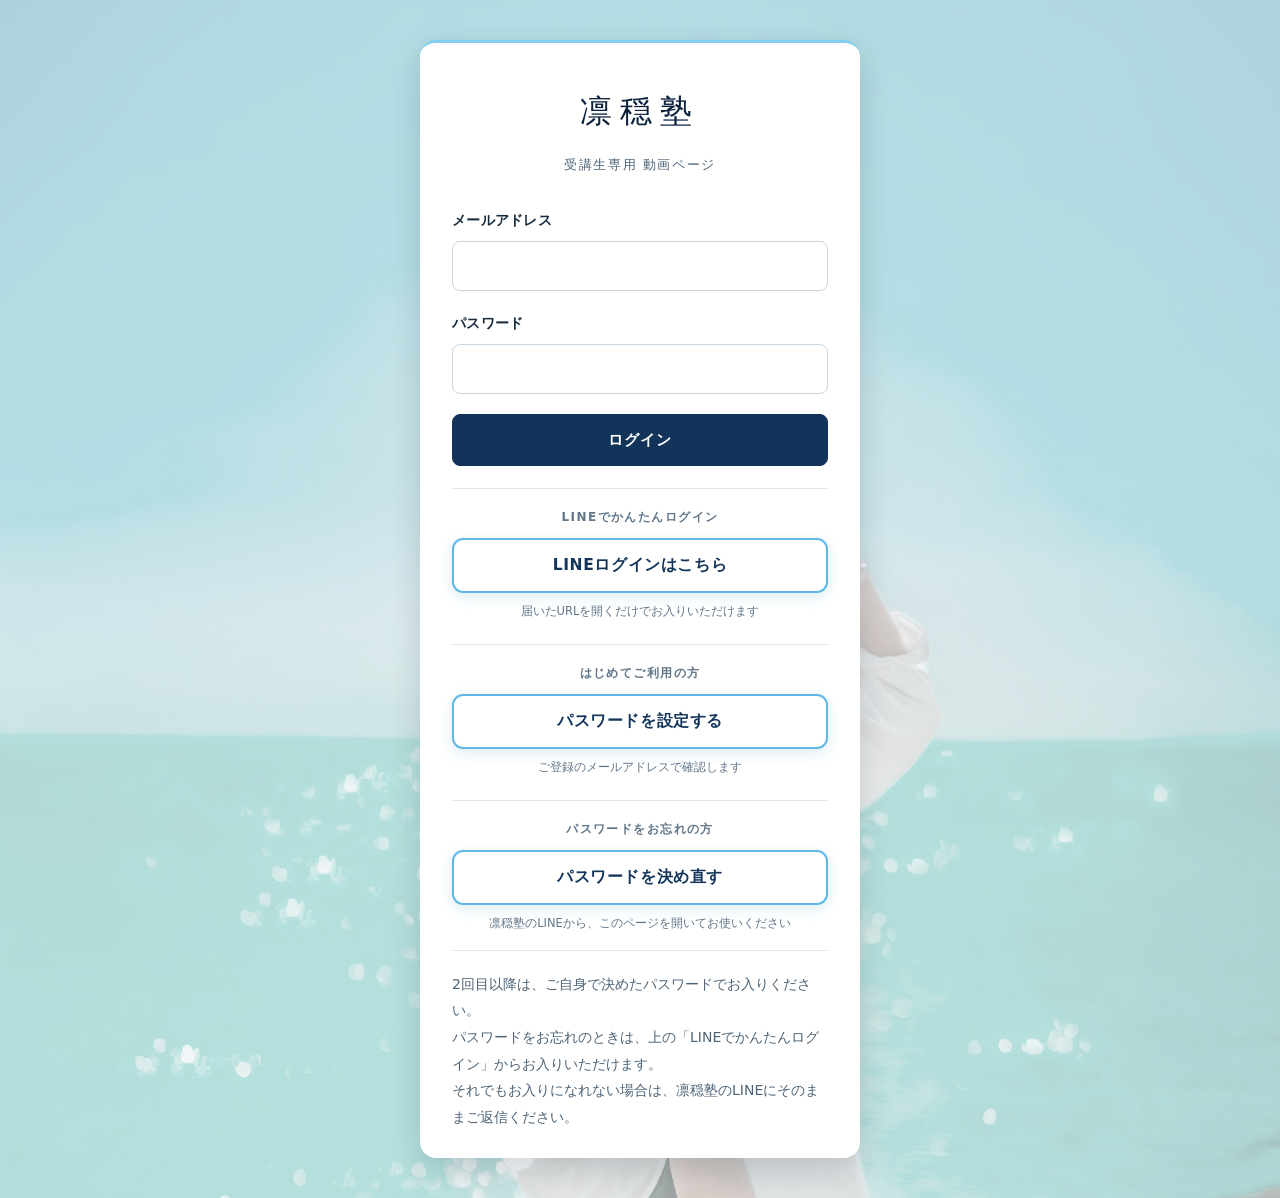
==== index.html @ c8935e32 "常時販売：決済の受け口と、人ごとの視聴期限（v1.12.0） - GAS：プロラインの決済から視聴権を発行する受け口（合言葉はスクリプトプロパティ） - GAS：視聴権シートで人ごとの期限を判定。期限" ====
<!DOCTYPE html>
<html lang="ja" class="student-page">
<head>
<meta charset="UTF-8">
<meta name="viewport" content="width=device-width, initial-scale=1">
<meta name="robots" content="noindex, nofollow">
<!-- ホーム画面に追加したときアプリとして開くための指定（iPhoneの通知にはこれが必須） -->
<link rel="manifest" href="manifest.json">
<meta name="apple-mobile-web-app-capable" content="yes">
<meta name="mobile-web-app-capable" content="yes">
<meta name="apple-mobile-web-app-status-bar-style" content="black-translucent">
<meta name="apple-mobile-web-app-title" content="凛穏塾">
<meta name="theme-color" content="#07172c">
<link rel="apple-touch-icon" href="icon-192.png?v=66">
<link rel="icon" type="image/png" sizes="32x32" href="favicon-32.png?v=66">
<link rel="icon" type="image/png" sizes="64x64" href="favicon-64.png?v=66">
<link rel="icon" href="icon-192.png?v=66">
<title>凛穏塾｜受講生専用 動画ページ</title>
<link rel="stylesheet" href="css/style.css?v=66">
<script>
  /* 選ばれている配色を、画面が描かれる前にあてる（切り替わるちらつきを防ぐ） */
  try {
    var rjSkin = localStorage.getItem('rj_skin');
    if (rjSkin && /^(soft|clear|night)$/.test(rjSkin)) {
      document.documentElement.setAttribute('data-skin', rjSkin);
    }
  } catch (e) {}
</script>
<script>
  /* いまが何の季節か・特別な日かを、起動画面が描かれる前に決める。
     ここで html に印を付けておくと、起動画面の光の色や舞うものが最初から季節のものになる。 */
  (function () {
    try {
      var d = new Date(), m = d.getMonth() + 1, day = d.getDate();
      var key = (m >= 3 && m <= 5) ? 'haru' : (m >= 6 && m <= 8) ? 'natsu'
              : (m >= 9 && m <= 11) ? 'aki' : 'fuyu';
      // 特別な日の判定は js/season.js でおこなう（暦の計算が要るため）。
      // ここは起動画面に間に合わせたい「季節」だけを決める。
      window.RJ_SEASON = { key: key, fes: '' };
      var h = document.documentElement;
      h.setAttribute('data-season', key);
    } catch (e) {}
  })();
</script>
</head>
<body>

<!-- ===== 起動画面（白い光にロゴが浮かぶ・1.5秒で消える） ===== -->
<div id="splash" class="splash">
  <div class="splash__glow"></div>
  <div class="fall fall--splash" aria-hidden="true"><i></i><i></i><i></i><i></i><i></i><i></i><i></i><i></i><i></i><i></i></div>
  <img class="splash__logo" src="assets/logo-app.png?v=66" alt="凛穏塾" width="480" height="480">
</div>
<script>
(function () {
  var el = document.getElementById('splash');
  if (!el) return;
  var done = false;
  function hide() {
    if (done) return;
    done = true;
    el.classList.add('is-out');
    setTimeout(function () { if (el.parentNode) el.parentNode.removeChild(el); }, 620);
  }
  setTimeout(hide, 1500);                 // 通常はこれで消える
  window.addEventListener('error', hide); // 何かあっても必ず消す
})();
</script>


<!-- ===== ログイン ===== -->
<div id="scLogin" class="login-wrap">
  <div class="login-card">
    <h1>凛穏塾</h1>
    <div class="sub">受講生専用 動画ページ</div>
    <form id="loginForm">
      <div class="field">
        <label for="email">メールアドレス</label>
        <input id="email" type="email" autocomplete="email" inputmode="email" required>
      </div>
      <div class="field">
        <label for="pass">パスワード</label>
        <input id="pass" type="password" autocomplete="current-password" required>
      </div>
      <button id="loginBtn" class="btn" type="submit">ログイン</button>
      <div id="loginMsg" class="msg"></div>
    </form>
    <!-- LINEでかんたんログイン（2026-11-16）。押すとプロラインのステップが動き、
         ログイン用のURLがLINEのトークに届きます。連携がお済みの方は、
         そのURLを開くだけでパスワードなしでお入りいただけます。 -->
    <div class="first-box hidden" id="lineLoginBox">
      <div class="first-box__t">LINEでかんたんログイン</div>
      <button id="lineLoginBtn" class="btn-first" type="button">LINEログインはこちら</button>
      <p class="first-box__d">届いたURLを開くだけでお入りいただけます</p>
    </div>
    <div class="first-box">
      <div class="first-box__t">はじめてご利用の方</div>
      <button id="firstLink" class="btn-first" type="button">パスワードを設定する</button>
      <p class="first-box__d">ご登録のメールアドレスで確認します</p>
    </div>
    <!-- パスワードをお忘れの方（2026-11-15）。LINEから開いた方はご自身で決め直せます -->
    <div class="first-box">
      <div class="first-box__t">パスワードをお忘れの方</div>
      <button id="forgotLink" class="btn-first" type="button">パスワードを決め直す</button>
      <p class="first-box__d">凛穏塾のLINEから、このページを開いてお使いください</p>
    </div>
    <div class="login-note">
      2回目以降は、ご自身で決めたパスワードでお入りください。<br>
      パスワードをお忘れのときは、上の「LINEでかんたんログイン」からお入りいただけます。<br>
      それでもお入りになれない場合は、凛穏塾のLINEにそのままご返信ください。
    </div>
  </div>
</div>

<!-- ===== 本体 ===== -->
<div id="scApp" class="hidden">
  <header class="hd">
    <div class="brand">凛穏塾<span id="fesMark" class="fes-mark hidden" role="img"></span><small>ONLINE STUDY</small></div>
    <div class="sp"></div>
    <button id="newsBtn" class="hd-icon" type="button">お知らせ<span id="newsBadge" class="badge hidden">0</span></button>
    <div class="acct">
      <button id="acctBtn" type="button"><span id="who"></span> ▾</button>
      <div id="acctMenu" class="acct-menu hidden">
        <!-- LINE連携がまだの方にだけ出す（2026-11-16）。連携ずみの方には表示しません -->
        <button data-act="linelink" id="mLineLink" class="hidden" type="button">💬 LINE連携（かんたんログイン）</button>
        <button data-act="guide" type="button">📖 使い方ガイド</button>
        <button data-act="push" type="button">🔔 通知の設定</button>
        <button data-act="skin" type="button">🎨 配色を変える</button>
        <button data-act="copy" type="button">💻 パソコンで見る（URLをコピー）</button>
        <button data-act="update" type="button">🔄 最新の状態に更新</button>
        <div class="acct-sep"></div>
        <button data-act="name" type="button">✏️ お名前を変更</button>
        <button data-act="pass" type="button">🔑 パスワードを変更</button>
        <div class="acct-sep"></div>
        <button data-act="terms" type="button">📄 利用規約</button>
        <button data-act="privacy" type="button">🔒 プライバシーポリシー</button>
        <div class="acct-sep adminonly hidden"></div>
        <button data-act="newnews" class="adminonly hidden" type="button">📣 お知らせを作成</button>
        <button data-act="newvideo" class="adminonly hidden" type="button">🎬 動画を追加</button>
        <button data-act="admin" class="adminonly hidden" type="button">⚙ 運営ページ</button>
        <div class="acct-sep"></div>
        <button data-act="logout" type="button">ログアウト</button>
      </div>
    </div>
  </header>

  <button id="drawerTab" class="drawer-tab" type="button">目次</button>
  <div id="backdrop" class="backdrop hidden"></div>

  <div class="main">
    <!-- 左：コース一覧 or 章＋レッスン -->
    <aside id="side" class="side">
      <div id="sideHead" class="side-head"></div>
      <div id="sideBody"></div>
    </aside>

    <div>
      <!-- コース選択（複数コースの人だけ通る） -->
      <section id="scPicker" class="body hidden">
        <div class="fall fall--page" aria-hidden="true"><i></i><i></i><i></i><i></i><i></i><i></i></div>
        <p id="seasonGreet" class="season-greet hidden"></p>
        <h1>コースを選んでください</h1>
        <p class="lead">ご受講いただいているコースです。</p>
        <div id="seasonTask" class="season-task hidden"></div>
        <div id="pickerList" class="picker"></div>
      </section>

      <!-- 視聴 -->
      <section id="scWatch" class="watch hidden">
        <div class="crumb" id="vCrumb"></div>
        <h1 id="vTitle"></h1>
        <div id="vLimit" class="limit-bar hidden"></div>
        <div class="frame" id="videoFrame"><iframe id="player" allow="autoplay; fullscreen; picture-in-picture" allowfullscreen></iframe></div>
        <div class="audio-card hidden" id="audioCard">
          <div class="audio-ic">&#127911;</div>
          <div class="audio-ttl">ボイス講義</div>
          <audio id="aplayer" controls preload="metadata" playsinline></audio>
          <p class="audio-note">画面を消しても再生が続きます</p>
        </div>
        <div id="vHint" class="hint-bar hidden"></div>
        <div id="vWatchers" class="watchers hidden"></div>
        <div class="seek-tools" id="seekTools">
          <button id="back10" type="button" aria-label="10秒もどす">
            <span class="seek-ic">↺</span>10秒</button>
          <button id="fwd10" type="button" aria-label="10秒すすむ">
            10秒<span class="seek-ic">↻</span></button>
        </div>
        <div class="rate-tools hidden" id="rateTools">
          <span class="rate-label">再生速度</span>
          <button class="rate" data-rate="0.75" type="button">0.75倍</button>
          <button class="rate" data-rate="1" type="button">標準</button>
          <button class="rate" data-rate="1.25" type="button">1.25倍</button>
          <button class="rate" data-rate="1.5" type="button">1.5倍</button>
          <span class="rate-msg hidden" id="rateMsg">この端末では速度を変えられません</span>
        </div>
        <div class="watch-tools">
          <button id="pipBtn" type="button" class="hidden">&#9974; 小窓にして他のアプリを使う</button>
          <button id="doneBtn" type="button">□ 視聴済みにする</button>
          <span id="pipMsg" class="tool-msg hidden"></span>
        </div>
        <div id="markCard" class="card hidden">
          <h3>目次（タップでその場面へ）</h3>
          <div class="marks" id="marks"></div>
        </div>
        <div id="noteCard" class="card hidden">
          <h3>補足</h3>
          <div class="note-text" id="noteText"></div>
        </div>
        <div id="blockCard" class="card hidden">
          <h3 id="blockTitle">資料・音声</h3>
          <div id="blockBody"></div>
        </div>
        <div class="card">
          <h3 id="chapListTitle">この章の動画</h3>
          <div id="chapList"></div>
        </div>
        <div class="vnav">
          <button id="prevBtn" type="button">← 前の動画</button>
          <button id="nextBtn" type="button">次の動画 →</button>
        </div>
      </section>

      <!-- お知らせ -->
      <section id="scNews" class="body hidden">
        <h1>お知らせ</h1>
        <p class="lead" id="newsLead"></p>
        <div id="newsList"></div>
      </section>

      <!-- 何も観られない人向け -->
      <section id="scEmpty" class="body hidden">
        <h1>ご視聴できる動画がまだありません</h1>
        <div class="empty">コースの割り当てをお待ちください。お心当たりのない場合は運営スタッフまでご連絡ください。</div>
      </section>
    </div>
  </div>
</div>

<script src="https://player.vimeo.com/api/player.js"></script>
<script src="js/config.js?v=66"></script>
<script src="js/common.js?v=66"></script>
<script src="js/season.js?v=66"></script>
<script src="js/mock.js?v=66"></script>
<script src="js/app.js?v=66"></script>
</body>
</html>
---- css/style.css ----
/* =========================================================
   凛穏塾 動画視聴アプリ ── 共通スタイル
   とーるさん提供の「2days講座アーカイブ」デザイン体系に準拠
   （濃紺 × スカイブルー／見出しは明朝／数字はGeorgia）
========================================================= */
:root {
  --student-photo: url("../assets/miko-background.jpg");
  --student-photo-login-opacity: .42;
  --student-photo-app-opacity: .12;
  --student-photo-mask: #000000;
  --student-photo-clear: rgba(0, 0, 0, 0);
  /* 受講生ページ用。既存の共通トークンは維持する。 */
  --student-paper: #ffffff;
  --student-canvas: #f4f8fb;
  --student-surface: #f0f6fa;
  --student-muted: #4d6478;
  --student-border: #c6d5e0;
  --student-hairline: #dce6ed;
  --student-light-border: rgba(175, 224, 247, .3);
  --student-light-wash: rgba(175, 224, 247, .12);
  --student-glow: rgba(132, 206, 241, .16);
  --student-focus: #287aa7;
  --student-card-shadow: 0 4px 18px rgba(7, 23, 44, .04);
  --student-float-shadow: 0 12px 32px rgba(7, 23, 44, .16);
  --student-success: #25664f;
  --student-success-bg: #edf6f1;
  --student-alert: #a44739;
  --student-alert-bg: #fcf0ed;
  --student-header-height: 72px;
  --student-demo-height: 40px;
  --navy-950: #07172c;
  --navy-900: #0b203d;
  --navy-800: #12345a;
  --navy-700: #1c4b78;
  --sky-500: #62b7e7;
  --sky-400: #84cef1;
  --sky-300: #afe0f7;
  --sky-100: #e5f5fd;
  --text: #172b3d;
  --text-mid: #61768a;
  --line: rgba(18, 52, 90, .12);
  --shadow: 0 12px 36px rgba(7, 23, 44, .11);
  --shadow-sm: 0 7px 24px rgba(7, 23, 44, .07);
  --serif: "Yu Mincho", "YuMincho", "Hiragino Mincho ProN", "Noto Serif JP", serif;
  --sans: "Hiragino Kaku Gothic ProN", "Yu Gothic", "Meiryo", system-ui, sans-serif;
  --num: Georgia, "Times New Roman", serif;
  /* 配色セット（設定＞配色を変える）で差し替えるもの */
  --link: #1c4b78;                          /* リンクの文字（＝navy-700） */
  --on-navy: #ffffff;                       /* 濃紺の上に乗る文字 */
  --ink-strong: #0b203d;                    /* 見出しなど、いちばん濃い文字（＝navy-900） */
  --ink-strong-2: #12345a;                  /* ボタンの文字など（＝navy-800） */
  --surface: #ffffff;                       /* カード・ボタンの地色 */
  --surface-soft: rgba(255, 255, 255, .97); /* 少し透ける地色 */
  --surface-thin: rgba(255, 255, 255, .82); /* 左の目次の地色 */
  --app-bg:
    radial-gradient(circle at 12% 3%, rgba(132, 206, 241, .22), transparent 28%),
    linear-gradient(180deg, #eef9fe 0%, #f9fcfe 38%, #edf6fb 100%);
}

* { box-sizing: border-box; }
html, body { margin: 0; padding: 0; }
body {
  font-family: var(--sans);
  color: var(--text);
  background: var(--app-bg);
  background-attachment: fixed;
  line-height: 1.8;
  font-size: 14px;
  -webkit-text-size-adjust: 100%;
  -webkit-font-smoothing: antialiased;
}
a { color: #1c6ea6; }
button { font-family: inherit; -webkit-tap-highlight-color: transparent; }
.hidden { display: none !important; }

/* デモモードの帯 */
.demo-bar {
  position: sticky; top: 0; z-index: 100;
  background: repeating-linear-gradient(135deg, #143255, #143255 12px, #17406b 12px, #17406b 24px);
  color: var(--sky-300); font-size: 12.5px; text-align: center; padding: 7px 12px;
  border-bottom: 1px solid rgba(175, 224, 247, .28);
}
.demo-bar a { color: #fff; margin-left: 12px; text-underline-offset: 3px; }
body.has-demo-bar .hd { top: 34px; }

/* ---------- ヘッダー ---------- */
.hd {
  position: sticky; top: 0; z-index: 40;
  display: flex; align-items: center; gap: 10px;
  padding: 12px 16px;
  color: #fff;
  background:
    radial-gradient(circle at 50% -40%, rgba(132, 206, 241, .30), transparent 52%),
    linear-gradient(145deg, var(--navy-950), var(--navy-900) 52%, var(--navy-800));
}
.hd::before {
  content: ""; position: absolute; inset: 6px;
  border: 1px solid rgba(175, 224, 247, .18); pointer-events: none;
}
.hd .brand {
  position: relative; z-index: 1;
  font-family: var(--serif); font-size: 18px; letter-spacing: .12em; line-height: 1.25;
}
.hd .brand small {
  display: block; font-family: var(--sans); font-size: 8px; font-weight: 700;
  color: var(--sky-300); letter-spacing: .20em;
}
.hd .sp { flex: 1; }
.hd .who { font-size: 12px; color: rgba(255, 255, 255, .62); }
.hd button {
  position: relative; z-index: 1;
  background: rgba(255, 255, 255, .035); color: var(--sky-300);
  border: 1px solid rgba(175, 224, 247, .34); border-radius: 999px;
  padding: 6px 14px; font-size: 12px; cursor: pointer; letter-spacing: .04em;
}
.hd button:hover { background: rgba(175, 224, 247, .14); }
.hd .hd-icon { position: relative; }
.hd .badge {
  position: absolute; top: -6px; right: -6px; min-width: 18px; height: 18px; border-radius: 999px;
  background: #e2604f; color: #fff; font-size: 11px; line-height: 18px; text-align: center; padding: 0 5px;
  box-shadow: 0 0 10px rgba(226, 96, 79, .5);
}
.acct { position: relative; z-index: 1; }
.acct-menu {
  position: absolute; right: 0; top: calc(100% + 8px); z-index: 50;
  background: var(--surface); border: 1px solid var(--line); border-radius: 12px; box-shadow: var(--shadow);
  min-width: 214px; overflow: hidden; padding: 4px 0;
}
.acct-menu button {
  display: block; width: 100%; text-align: left; background: none; border: 0; cursor: pointer;
  padding: 11px 16px; font-size: 13.5px; color: var(--text); border-radius: 0;
}
.acct-menu button:hover { background: var(--sky-100); }

/* ---------- ログイン ---------- */
.login-wrap {
  min-height: 100dvh; display: grid; place-items: center; padding: 24px 16px;
  background:
    radial-gradient(circle at 50% -10%, rgba(132, 206, 241, .34), transparent 46%),
    linear-gradient(145deg, var(--navy-950), var(--navy-900) 54%, var(--navy-800));
}
.login-card {
  position: relative; width: 100%; max-width: 400px;
  background: var(--surface-soft); border-radius: 16px; padding: 32px 26px 26px;
  box-shadow: 0 18px 46px rgba(7, 23, 44, .34);
  animation: cardIn .7s cubic-bezier(.2, .7, .2, 1) both;
}
.login-card::before {
  content: ""; position: absolute; inset: 7px; border: 1px solid rgba(98, 183, 231, .18);
  border-radius: 10px; pointer-events: none;
}
.login-card h1 {
  font-family: var(--serif); font-size: 27px; margin: 0 0 6px;
  letter-spacing: .20em; text-align: center; color: var(--ink-strong); font-weight: 500;
}
.login-card .sub {
  text-align: center; font-size: 9px; font-weight: 700; color: var(--sky-500);
  letter-spacing: .22em; margin-bottom: 24px;
}
.field { margin-bottom: 14px; }
.field label { display: block; font-size: 11px; font-weight: 700; color: var(--text-mid); margin-bottom: 5px; letter-spacing: .06em; }
.field input, .field textarea, .field select {
  width: 100%; padding: 11px 12px; font-size: 15px; font-family: inherit;
  border: 1px solid rgba(18, 52, 90, .18); border-radius: 9px; background: var(--surface); color: var(--text);
}
.field input:focus, .field textarea:focus, .field select:focus {
  outline: none; border-color: var(--sky-500); box-shadow: 0 0 0 3px rgba(98, 183, 231, .18);
}
.field textarea { line-height: 1.7; resize: vertical; }
.btn {
  position: relative; overflow: hidden; isolation: isolate;
  width: 100%; padding: 13px; border: 1px solid rgba(132, 206, 241, .40); border-radius: 12px; cursor: pointer;
  color: #fff; font-weight: 700; font-size: 15px; letter-spacing: .08em;
  background:
    radial-gradient(circle at 82% 0%, rgba(132, 206, 241, .24), transparent 38%),
    linear-gradient(145deg, var(--navy-950), var(--navy-700));
  box-shadow: 0 8px 20px rgba(7, 23, 44, .16);
  transition: transform .16s ease, box-shadow .16s ease;
}
.btn::before {
  content: ""; position: absolute; z-index: -1; inset: -72% -55%; pointer-events: none;
  background: linear-gradient(120deg, transparent 42%, rgba(255, 255, 255, .45) 49%, rgba(175, 224, 247, .34) 52%, transparent 59%);
  transform: translateX(-58%) rotate(8deg);
  animation: shine 3.4s ease-in-out infinite;
}
.btn:hover { box-shadow: 0 12px 28px rgba(7, 23, 44, .22), 0 0 22px rgba(98, 183, 231, .22); }
.btn:active { transform: scale(.985); }
.btn:disabled { opacity: .6; cursor: default; }
.btn.ghost {
  background: var(--surface); border: 1px solid rgba(18, 52, 90, .18); color: var(--text);
  font-weight: 600; box-shadow: none;
}
.btn.ghost::before { display: none; }
.msg { margin-top: 12px; font-size: 13px; min-height: 20px; line-height: 1.6; }
.msg.err { color: #c0503f; }
.msg.ok { color: #1f7a5c; }
.login-note { margin-top: 14px; font-size: 11px; color: var(--text-mid); text-align: center; line-height: 1.7; }
.linklike {
  display: block; width: 100%; margin-top: 16px; background: none; border: 0; cursor: pointer;
  color: var(--navy-700); font-size: 13px; font-weight: 700;
  text-decoration: underline; text-underline-offset: 4px; padding: 6px 0;
}
.linklike:hover { color: var(--sky-500); }

/* はじめての方（初回のパスワード設定）への入口。
   ログインボタンと役割が違うので、色を塗らない枠線ボタンにして competing させない。 */
.first-box {
  margin-top: 22px; padding-top: 18px; border-top: 1px solid var(--line); text-align: center;
}
.first-box__t {
  font-size: 12px; font-weight: 700; letter-spacing: .12em; color: var(--text-mid);
  margin-bottom: 10px;
}
.btn-first {
  display: block; width: 100%; min-height: 52px; cursor: pointer;
  font-family: inherit; font-size: 15.5px; font-weight: 700; letter-spacing: .04em;
  color: var(--ink-strong-2); background: var(--surface);
  border: 2px solid var(--sky-500); border-radius: 11px; padding: 13px 14px;
  box-shadow: 0 4px 14px rgba(46, 147, 207, .16);
  transition: background .15s ease, box-shadow .15s ease, transform .1s ease;
}
.btn-first:hover { background: var(--sky-100); box-shadow: 0 6px 18px rgba(46, 147, 207, .24); }
.btn-first:active { transform: translateY(1px); }
.first-box__d { margin: 8px 0 0; font-size: 11.5px; color: var(--text-mid); }

/* ---------- レイアウト ---------- */
.main { display: grid; grid-template-columns: 296px 1fr; min-height: calc(100dvh - 58px); }
.side {
  background: var(--surface-thin); border-right: 1px solid var(--line);
  padding: 0 0 40px; max-height: calc(100dvh - 58px); overflow-y: auto;
  backdrop-filter: blur(4px);
}
.side.empty-side { display: none; }
.side h2 { font-family: var(--serif); font-size: 12px; letter-spacing: .18em; color: var(--text-mid); margin: 0; }
.side-head { padding: 15px 16px 12px; border-bottom: 1px solid var(--line); background: rgba(255, 255, 255, .6); }
.side-back {
  background: none; border: 0; color: var(--sky-500); cursor: pointer;
  font-size: 11px; font-weight: 700; letter-spacing: .06em; padding: 0 0 8px; display: block;
}
.side-course { font-family: var(--serif); font-size: 15.5px; color: var(--ink-strong); letter-spacing: .05em; font-weight: 600; }
.side-order { display: flex; gap: 6px; margin-top: 11px; }
.side-order .ord {
  flex: 1; background: var(--surface); border: 1px solid rgba(98, 183, 231, .28); border-radius: 999px;
  padding: 5px 0; font-size: 11px; font-weight: 700; cursor: pointer; color: var(--text-mid);
}
.side-order .ord.on {
  background: linear-gradient(135deg, var(--navy-900), var(--navy-700));
  border-color: transparent; color: #fff;
}

.course-btn {
  display: block; width: 100%; text-align: left; background: none; border: 0; cursor: pointer;
  padding: 13px 18px; border-left: 3px solid transparent; font-size: 14px; color: var(--text);
}
.course-btn:hover { background: rgba(229, 245, 253, .6); }
.course-btn.on { background: var(--sky-100); border-left-color: var(--sky-500); font-weight: 700; }
.course-btn small { display: block; color: var(--text-mid); font-size: 11px; font-weight: 400; }
.course-btn .soon {
  display: inline-block; margin-left: 8px; background: #fdf0dd; color: #9a5b1e;
  border-radius: 999px; padding: 1px 8px; font-size: 10px; font-weight: 700;
}

.chap-block { border-bottom: 1px solid rgba(18, 52, 90, .07); }
.chap-h {
  display: flex; align-items: center; gap: 8px; width: 100%; text-align: left; cursor: pointer;
  background: none; border: 0; padding: 12px 16px; font-size: 12.5px; font-weight: 700; color: var(--ink-strong-2);
}
.chap-h:hover { background: rgba(229, 245, 253, .55); }
.chap-h .tw { color: var(--sky-500); font-size: 10px; width: 12px; }
.chap-h .cnt {
  margin-left: auto; color: var(--text-mid); font-size: 10px; font-weight: 700;
  font-family: var(--num); font-variant-numeric: tabular-nums;
}
.side-lesson {
  display: flex; align-items: flex-start; gap: 8px; width: 100%; text-align: left; cursor: pointer;
  background: none; border: 0; padding: 9px 16px 9px 34px; font-size: 12.5px; color: var(--text-mid); line-height: 1.6;
}
.side-lesson:hover { background: rgba(229, 245, 253, .55); }
.side-lesson.on {
  background: linear-gradient(90deg, var(--sky-100), rgba(229, 245, 253, .35));
  color: var(--ink-strong); font-weight: 700; box-shadow: inset 3px 0 0 var(--sky-500);
}
.side-lesson.locked { color: #93a6b5; cursor: default; }
.side-lesson .chk { flex: 0 0 14px; color: #1f7a5c; font-size: 11px; }

/* ---------- 本文 ---------- */
.body { padding: 22px 26px 60px; max-width: 1020px; }
.body h1 {
  font-family: var(--serif); font-size: 22px; margin: 0 0 4px; letter-spacing: .06em;
  color: var(--ink-strong); font-weight: 600;
}
.body .lead { color: var(--text-mid); font-size: 12.5px; margin: 0 0 20px; }

/* ---------- コース選択 ---------- */
.picker { display: grid; grid-template-columns: repeat(auto-fill, minmax(268px, 1fr)); gap: 14px; }
.pick {
  position: relative; overflow: hidden; display: flex; flex-direction: column; gap: 5px;
  text-align: left; cursor: pointer; padding: 20px 20px 18px;
  border: 1px solid rgba(18, 52, 90, .11); border-radius: 13px;
  background: linear-gradient(145deg, #fff, rgba(229, 245, 253, .76));
  box-shadow: var(--shadow-sm);
  transition: transform .16s ease, box-shadow .16s ease, border-color .16s ease;
}
.pick::after {
  content: ""; position: absolute; left: 20px; bottom: 12px; width: 26px; height: 1px;
  background: linear-gradient(90deg, var(--sky-500), transparent); opacity: .7;
}
.pick:hover {
  border-color: rgba(98, 183, 231, .55); transform: translateY(-2px);
  box-shadow: 0 12px 28px rgba(7, 23, 44, .13), 0 0 20px rgba(98, 183, 231, .12);
}
.pick:active { transform: scale(.985); }
.pick-name { font-family: var(--serif); font-size: 17.5px; font-weight: 700; color: var(--ink-strong); letter-spacing: .04em; }
.pick-desc { font-size: 12px; color: var(--text-mid); }
.pick-meta { font-size: 11px; font-weight: 700; color: var(--sky-500); letter-spacing: .04em; padding-bottom: 6px; }

/* ---------- 視聴画面 ---------- */
.watch { padding: 20px 26px 70px; max-width: 1020px; margin: 0 auto; }
.crumb { color: var(--text-mid); font-size: 10.5px; font-weight: 700; letter-spacing: .10em; margin-bottom: 4px; }
.watch h1 {
  font-family: var(--serif); font-size: 22px; margin: 0 0 12px; letter-spacing: .045em;
  color: var(--ink-strong); font-weight: 600; line-height: 1.5;
}
.frame {
  position: relative; width: 100%; aspect-ratio: 16 / 9; overflow: hidden;
  border-radius: 14px; padding: 5px;
  background: linear-gradient(145deg, var(--navy-950), var(--navy-800));
  box-shadow: var(--shadow);
}
.frame iframe { position: absolute; inset: 5px; width: calc(100% - 10px); height: calc(100% - 10px); border: 0; border-radius: 9px; background: #02070e; }
.watch-tools { display: flex; flex-wrap: wrap; gap: 10px; margin: 14px 0 16px; }
.watch-tools button {
  background: var(--surface); border: 1px solid rgba(18, 52, 90, .16); border-radius: 999px;
  padding: 9px 18px; cursor: pointer; font-size: 12.5px; font-weight: 700; color: var(--ink-strong-2);
}
.watch-tools button:hover { border-color: var(--sky-500); }
.watch-tools button.on { background: #eaf6f0; border-color: #9dc9b4; color: #1f7a5c; }

.limit-bar {
  display: flex; align-items: center; gap: 9px; margin-bottom: 14px;
  padding: 11px 14px; border: 1px solid rgba(98, 183, 231, .28); border-radius: 10px;
  background: linear-gradient(145deg, rgba(229, 245, 253, .96), #fff);
  color: var(--ink-strong-2); font-size: 12px; font-weight: 700; letter-spacing: .02em;
}
.limit-bar.soon { border-color: #e6c79c; background: linear-gradient(145deg, #fdf3e6, #fff); color: #9a5b1e; }
/* 常時販売：期限切れのご案内と延長の入口 */
.limit-bar.extend { flex-wrap: wrap; row-gap: 10px; }
.limit-bar .extend-btn {
  margin-left: auto; padding: 9px 18px; border-radius: 999px; text-decoration: none; white-space: nowrap;
  background: var(--navy-800); color: #fff; font-size: 13px; font-weight: 700; letter-spacing: .06em;
  box-shadow: 0 6px 14px rgba(7, 23, 44, .18);
}
.limit-bar .extend-btn:active { transform: scale(.97); }
.limit-bar .extend-note { font-weight: 500; }
.pick-right { display: block; font-size: 11.5px; font-weight: 700; color: var(--text-mid); letter-spacing: .03em; padding-bottom: 6px; }
.pick-right.soon { color: #9a5b1e; }
.pick-right.gone { color: #c0503f; }
.side-course + .pick-right { padding: 2px 0 8px; }

.card {
  overflow: hidden; margin-bottom: 16px; border: 1px solid rgba(18, 52, 90, .11);
  border-radius: 13px; background: var(--surface-soft); box-shadow: var(--shadow-sm);
}
.card h3 {
  margin: 0; padding: 11px 15px; color: #fff;
  background: linear-gradient(135deg, var(--navy-900), var(--navy-800));
  font-family: var(--serif); font-size: 14.5px; font-weight: 600; letter-spacing: .08em;
}
.marks { display: flex; flex-direction: column; padding: 6px 12px 8px; }
.mark {
  display: grid; grid-template-columns: auto minmax(0, 1fr) auto; align-items: center; gap: 10px;
  background: none; border: 0; border-bottom: 1px solid rgba(18, 52, 90, .07); cursor: pointer;
  text-align: left; padding: 10px 2px; color: inherit;
}
.mark:last-child { border-bottom: 0; }
.mark:hover { background: rgba(229, 245, 253, .6); }
.mark time {
  min-width: 68px; padding: 4px 7px; border-radius: 6px; color: #fff; text-align: center;
  background: linear-gradient(135deg, var(--navy-900), var(--navy-700));
  font-family: var(--num); font-size: 10px; font-weight: 700; font-variant-numeric: tabular-nums;
}
.mark span { font-size: 12.5px; font-weight: 600; color: var(--text); }
.mark::after { content: "▶"; color: var(--sky-500); font-size: 9px; }
.note-text { white-space: pre-wrap; font-size: 13px; color: var(--text-mid); padding: 14px 16px; line-height: 1.85; }
.note-text a { word-break: break-all; }

.vnav { display: flex; gap: 10px; }
.vnav button {
  flex: 1; background: var(--surface); border: 1px solid rgba(18, 52, 90, .16); border-radius: 11px;
  padding: 13px; cursor: pointer; font-size: 12.5px; font-weight: 700; color: var(--ink-strong-2);
}
.vnav button:hover:not(:disabled) { border-color: var(--sky-500); background: rgba(229, 245, 253, .5); }
.vnav button:disabled { opacity: .38; cursor: default; }

/* ---------- レッスン一覧（動画下） ---------- */
.lesson {
  display: grid; grid-template-columns: auto minmax(0, 1fr) auto; align-items: center; gap: 11px;
  width: 100%; text-align: left; background: none; border: 0;
  border-bottom: 1px solid rgba(18, 52, 90, .07); padding: 12px 15px; cursor: pointer;
}
.lesson:last-child { border-bottom: 0; }
.lesson:hover:not([disabled]) { background: rgba(229, 245, 253, .6); }
.lesson.on { background: linear-gradient(90deg, var(--sky-100), transparent); }
.lesson .num {
  flex: 0 0 30px; min-width: 30px; height: 30px; border-radius: 8px; display: grid; place-items: center;
  background: linear-gradient(135deg, var(--navy-900), var(--navy-700)); color: #fff;
  font-family: var(--num); font-size: 12px; font-weight: 700;
}
.lesson.nolink .num, .lesson[disabled] .num { background: #dbe6ee; color: #8ba0b2; }
.lesson .ttl { min-width: 0; font-size: 12.5px; font-weight: 600; color: var(--text); line-height: 1.55; }
.lesson .ttl em { display: block; font-style: normal; color: var(--text-mid); font-size: 10.5px; font-weight: 700; }
.lesson .done { color: #1f7a5c; font-size: 12px; }
.lesson[disabled] { cursor: default; opacity: .78; }
.lesson.on .ttl { color: var(--ink-strong); font-weight: 700; }

/* ---------- お知らせ ---------- */
.news {
  overflow: hidden; margin-bottom: 16px; padding: 0 0 16px;
  border: 1px solid rgba(18, 52, 90, .11); border-radius: 13px;
  background: var(--surface-soft); box-shadow: var(--shadow-sm);
}
.news.unread { border-color: rgba(98, 183, 231, .45); box-shadow: var(--shadow-sm), 0 0 18px rgba(98, 183, 231, .12); }
.news-head {
  display: flex; align-items: center; gap: 10px; padding: 11px 18px;
  background: linear-gradient(180deg, rgba(229, 245, 253, .9), rgba(255, 255, 255, .96));
  border-bottom: 1px solid var(--line);
}
.news-head time { color: #8197aa; font-size: 10px; font-weight: 700; letter-spacing: .08em; font-family: var(--num); }
.news-head .new {
  background: linear-gradient(135deg, var(--sky-500), var(--navy-700)); color: #fff;
  border-radius: 999px; padding: 1px 9px; font-size: 9px; font-weight: 800; letter-spacing: .08em;
}
.news-head .draft { background: #e7eef2; color: var(--text-mid); border-radius: 999px; padding: 1px 9px; font-size: 9.5px; }
.news h3 {
  font-family: var(--serif); font-size: 17px; margin: 14px 18px 10px;
  letter-spacing: .045em; color: var(--ink-strong); font-weight: 600;
}
.news-img { display: block; width: calc(100% - 36px); max-width: 420px; border-radius: 9px; margin: 0 18px 12px; }
.news-body { white-space: pre-wrap; font-size: 13px; color: var(--text-mid); padding: 0 18px; line-height: 1.85; }
.news-body a { word-break: break-all; }
.news-foot { margin: 14px 18px 0; display: flex; gap: 10px; align-items: center; }
.like {
  background: var(--surface); border: 1px solid rgba(226, 96, 79, .28); border-radius: 999px;
  padding: 6px 16px; cursor: pointer; font-size: 13px; color: #c0503f; font-weight: 700;
}
.like.on { background: #fdeeec; }
.poll { margin: 14px 18px 0; padding: 14px 16px; background: linear-gradient(145deg, var(--sky-100), rgba(255, 255, 255, .8)); border-radius: 11px; }
.poll-q { font-size: 11px; font-weight: 700; color: var(--text-mid); letter-spacing: .08em; margin-bottom: 10px; }
.poll-btn {
  background: var(--surface); border: 1px solid rgba(18, 52, 90, .16); border-radius: 999px;
  padding: 9px 18px; cursor: pointer; font-size: 13px; margin: 0 8px 8px 0; font-weight: 600; color: var(--text);
}
.poll-btn:hover { border-color: var(--sky-500); }
.poll-btn.on {
  background: linear-gradient(135deg, var(--navy-900), var(--navy-700));
  border-color: transparent; color: #fff; font-weight: 700;
}
.poll-msg { font-size: 11.5px; color: #1f7a5c; min-height: 18px; font-weight: 700; }

/* ---------- 章ごとの色分け ---------- */
.cc0 { --c: #1c4b78; --c2: #2f7fa8; }
.cc1 { --c: #2f7fa8; --c2: #62b7e7; }
.cc2 { --c: #2c8a95; --c2: #4fb8b0; }
.cc3 { --c: #3f6fb5; --c2: #7aa3e0; }
.cc4 { --c: #6b5fa8; --c2: #9c8fd0; }
.cc5 { --c: #2f7f6a; --c2: #5cb495; }
.cc6 { --c: #a8763f; --c2: #d3a469; }
.cc7 { --c: #8a5a7a; --c2: #b98cae; }

/* 章＝色で塗ったマス（白文字） */
.chap-block { border-bottom: 0; }
.chap-block .chap-h {
  margin: 9px 10px 2px; padding: 11px 13px; border-radius: 9px; width: calc(100% - 20px);
  color: #fff; font-size: 12.5px; font-weight: 700; letter-spacing: .03em;
  background: linear-gradient(135deg, var(--c, var(--navy-900)), var(--c2, var(--navy-700)));
  box-shadow: 0 3px 10px rgba(7, 23, 44, .16);
  transition: filter .16s ease, transform .12s ease;
}
.chap-block .chap-h:hover { filter: brightness(1.08); background: linear-gradient(135deg, var(--c), var(--c2)); }
.chap-block .chap-h:active { transform: scale(.99); }
.chap-block .chap-h .tw { color: rgba(255, 255, 255, .8); }
.chap-block .chap-h .chap-name { min-width: 0; overflow-wrap: anywhere; }
.chap-block .chap-h .cnt {
  color: rgba(255, 255, 255, .78); background: rgba(255, 255, 255, .16);
  border-radius: 999px; padding: 1px 8px; min-width: 24px; text-align: center;
}
.chap-block .side-lesson.on {
  background: linear-gradient(90deg, rgba(229, 245, 253, .95), transparent);
  box-shadow: inset 3px 0 0 var(--c, var(--sky-500));
}
.chap-items { padding-bottom: 6px; }

.card[class*="cc"] h3 { background: linear-gradient(135deg, var(--c), var(--c2)); }
.card[class*="cc"] .lesson .num { background: linear-gradient(135deg, var(--c), var(--c2)); }
.card h3 .sub { font-family: var(--sans); font-size: 10.5px; font-weight: 400; opacity: .78; margin-left: 4px; }

/* 視聴期限のバッジ（章・レッスン共通） */
.lim {
  display: inline-block; border-radius: 999px; padding: 1px 8px; font-size: 10px; font-weight: 800;
  letter-spacing: .02em; white-space: nowrap; font-style: normal;
}
.chap-h .lim { margin-left: auto; background: rgba(255, 255, 255, .92); }
.chap-h .lim.soon { color: #9a5b1e; }
.chap-h .lim.urgent { color: #c0503f; }
.chap-h .lim.wait { color: var(--navy-800); }
.chap-h .lim.gone { color: #7b8a97; }
.chap-h + .chap-items .lim, .card .lim { display: block; margin-top: 2px; padding: 0; font-size: 10.5px; font-weight: 700; }
.side-lesson .ln { min-width: 0; }
.side-lesson .lim.soon, .lesson .ttl .lim.soon { color: #9a5b1e; }
.side-lesson .lim.urgent, .lesson .ttl .lim.urgent { color: #c0503f; }
.side-lesson .lim.wait, .lesson .ttl .lim.wait { color: var(--navy-700); }
.side-lesson .lim.gone, .lesson .ttl .lim.gone { color: #93a6b5; }

/* ---------- 使い方ガイド ---------- */
.guide-body { font-size: 14px; line-height: 1.85; color: var(--text); }
.guide-body p { margin: 0 0 10px; }
.guide-ol { margin: 0; padding-left: 20px; font-size: 13.5px; line-height: 1.9; }
.guide-ol li { margin-bottom: 4px; }
.guide-tab { display: flex; gap: 8px; margin-bottom: 12px; }
.guide-tab .gt {
  flex: 1; padding: 8px 0; border: 1px solid rgba(18, 52, 90, .18); border-radius: 999px;
  background: var(--surface); cursor: pointer; font-size: 13px; font-weight: 700; color: var(--text-mid);
}
.guide-tab .gt.on { background: linear-gradient(135deg, var(--navy-900), var(--navy-700)); border-color: transparent; color: #fff; }
.guide-dots { display: flex; gap: 6px; justify-content: center; margin-top: 18px; }
.guide-dots span { width: 7px; height: 7px; border-radius: 50%; background: rgba(18, 52, 90, .18); }
.guide-dots span.on { background: var(--sky-500); width: 18px; border-radius: 999px; }

.url-box {
  margin: 12px 0 8px; padding: 12px 14px; border-radius: 10px; word-break: break-all;
  background: var(--sky-100); border: 1px solid rgba(98, 183, 231, .3);
  font-size: 12.5px; color: var(--navy-800); font-weight: 700; user-select: all;
}
.notice-box {
  margin: 12px 0; padding: 13px 15px; border-radius: 10px; font-size: 13px; line-height: 1.8;
  background: linear-gradient(145deg, var(--sky-100), #fff); border: 1px solid rgba(98, 183, 231, .3); color: var(--navy-800);
}
.acct-sep { height: 1px; background: var(--line); margin: 4px 0; }

/* ---------- 出現アニメーション ---------- */
.reveal { opacity: 0; transform: translateY(16px); filter: blur(3px); }
.reveal.is-visible { animation: revealIn .7s ease forwards; }
@keyframes revealIn {
  from { opacity: 0; transform: translateY(16px); filter: blur(3px); }
  to { opacity: 1; transform: translateY(0); filter: blur(0); }
}
@keyframes cardIn {
  from { opacity: 0; transform: translateY(14px) scale(.985); }
  to { opacity: 1; transform: translateY(0) scale(1); }
}
@keyframes shine {
  0%, 38% { transform: translateX(-66%) rotate(8deg); opacity: 0; }
  48% { opacity: .95; }
  64%, 100% { transform: translateX(64%) rotate(8deg); opacity: 0; }
}

/* 入場演出（ログイン直後に一度だけ） */
.gate {
  position: fixed; inset: 0; z-index: 999998; display: grid; place-items: center;
  overflow: hidden; pointer-events: none;
  background:
    radial-gradient(circle at 50% 50%, rgba(175, 224, 247, .20), transparent 34%),
    linear-gradient(180deg, var(--navy-950) 0%, var(--navy-900) 54%, var(--navy-950) 100%);
  animation: gateScene 1.75s ease forwards;
}
.gate-panel {
  position: absolute; top: 0; bottom: 0; width: 50.5%;
  background:
    radial-gradient(circle at 50% 4%, rgba(175, 224, 247, .16), transparent 32%),
    linear-gradient(180deg, var(--navy-950), var(--navy-800));
  box-shadow: inset 0 0 28px rgba(175, 224, 247, .08);
}
.gate-panel::before { content: ""; position: absolute; inset: 9px; border: 1px solid rgba(175, 224, 247, .16); }
.gate-l { left: 0; transform-origin: left center; animation: gateL 1.18s cubic-bezier(.22, .72, .16, 1) .32s forwards; }
.gate-r { right: 0; transform-origin: right center; animation: gateR 1.18s cubic-bezier(.22, .72, .16, 1) .32s forwards; }
.gate-light {
  position: absolute; inset: 0; opacity: 0; transform: scale(.62);
  background: radial-gradient(circle at 50% 50%, rgba(255,255,255,.94) 0%, rgba(175,224,247,.52) 12%, rgba(98,183,231,.12) 28%, transparent 54%);
  animation: gateLight 1.42s ease .28s forwards;
}
.gate-copy {
  position: relative; z-index: 2; padding: 12px 18px; color: #fff; text-align: center;
  text-shadow: 0 4px 22px rgba(0, 0, 0, .34); animation: gateCopy 1.25s ease forwards;
}
.gate-copy span { display: block; color: var(--sky-300); font-size: 8px; font-weight: 800; letter-spacing: .26em; }
.gate-copy strong {
  display: block; margin-top: 4px; font-family: var(--serif); font-weight: 500;
  font-size: clamp(22px, 6vw, 32px); letter-spacing: .12em;
}
@keyframes gateScene { 0%, 72% { opacity: 1; visibility: visible; } 100% { opacity: 0; visibility: hidden; } }
@keyframes gateL { from { transform: translateX(0) perspective(600px) rotateY(0); } to { transform: translateX(-104%) perspective(600px) rotateY(-16deg); } }
@keyframes gateR { from { transform: translateX(0) perspective(600px) rotateY(0); } to { transform: translateX(104%) perspective(600px) rotateY(16deg); } }
@keyframes gateLight { 0% { opacity: 0; transform: scale(.5); filter: blur(7px); } 38% { opacity: 1; } 100% { opacity: 0; transform: scale(1.45); filter: blur(18px); } }
@keyframes gateCopy { 0% { opacity: 0; transform: translateY(8px); filter: blur(4px); } 34% { opacity: 1; transform: translateY(0); filter: blur(0); } 72% { opacity: 1; } 100% { opacity: 0; transform: translateY(-6px); filter: blur(5px); } }

/* ---------- ドロワー（スマホ） ---------- */
.drawer-tab { display: none; }
@media (max-width: 900px) {
  .main { grid-template-columns: 1fr; }
  .side {
    position: fixed; top: 58px; bottom: 0; left: 0; width: 84%; max-width: 330px; z-index: 30;
    background: var(--surface); transform: translateX(-102%); transition: transform .22s ease; box-shadow: var(--shadow);
  }
  .side.open { transform: translateX(0); }
  .backdrop { position: fixed; inset: 58px 0 0; background: rgba(7, 23, 44, .48); z-index: 25; }
  /* 目次タブ：動画に重ならないよう下寄せ＋押しやすい大きさに */
  .drawer-tab {
    display: flex; align-items: center; gap: 6px;
    position: fixed; left: 0; top: auto; z-index: 24;
    bottom: calc(26px + env(safe-area-inset-bottom));
    background: linear-gradient(145deg, var(--navy-900), var(--navy-700)); color: var(--sky-300);
    border: 1px solid rgba(175, 224, 247, .32); border-left: 0;
    border-radius: 0 14px 14px 0; padding: 22px 11px 22px 9px; cursor: pointer;
    font-size: 13px; font-weight: 700; writing-mode: vertical-rl; letter-spacing: .16em;
    box-shadow: 0 8px 22px rgba(7, 23, 44, .32);
  }
  .drawer-tab::before {
    content: "☰"; writing-mode: horizontal-tb; font-size: 14px; line-height: 1; margin-bottom: 2px;
  }
  .drawer-tab:active { transform: translateX(2px); }
  .side.open ~ .drawer-tab, .side.open + .backdrop ~ .drawer-tab { opacity: 0; }
  .body, .watch { padding: 16px 12px calc(60px + env(safe-area-inset-bottom)); }
  .watch h1 { font-size: 19px; margin-bottom: 10px; }
}

/* ---------- スマホ最適化（実機での見やすさ・押しやすさ） ---------- */
@media (max-width: 560px) {
  body { font-size: 14px; }
  .hd { padding: 10px 12px; gap: 8px; }
  .hd .brand { font-size: 15.5px; letter-spacing: .08em; }
  .hd .brand small { font-size: 7px; letter-spacing: .16em; }
  .hd .who { display: none; }                 /* 名前は隠して幅を稼ぐ */
  #acctBtn #who { display: none; }            /* 長いお名前でも header が崩れない */
  #acctBtn::before { content: "☰ "; }
  .hd button { padding: 7px 12px; font-size: 11.5px; }
  .hd #acctBtn { padding: 7px 10px; }

  /* 動画は左右いっぱいに見せる */
  .watch { padding-left: 0; padding-right: 0; }
  .watch .crumb, .watch h1, .watch .limit-bar, .watch .watch-tools,
  .watch .card, .watch .vnav { margin-left: 12px; margin-right: 12px; }
  .frame { border-radius: 0; padding: 4px; }
  .frame iframe { border-radius: 6px; inset: 4px; width: calc(100% - 8px); height: calc(100% - 8px); }

  /* 押しやすさ（44px前後を確保） */
  .lesson { padding: 13px 13px; gap: 10px; }
  .lesson .num { min-width: 28px; height: 28px; font-size: 11px; }
  .lesson .ttl { font-size: 13px; }
  .mark { padding: 12px 2px; }
  .mark time { min-width: 62px; font-size: 9.5px; }
  .mark span { font-size: 12.5px; }
  .watch-tools button, .vnav button { padding: 12px 16px; font-size: 13px; }
  .acct-menu button { padding: 13px 16px; font-size: 14px; }
  .acct-menu { min-width: 240px; }
  .side-lesson { padding: 11px 14px 11px 32px; font-size: 13px; }
  .chap-h { padding: 13px 14px; font-size: 13px; }

  .picker { grid-template-columns: 1fr; gap: 11px; }
  .pick { padding: 17px 17px 15px; }
  .pick-name { font-size: 16.5px; }

  .news h3 { font-size: 16px; margin: 12px 15px 9px; }
  .news-body, .news-head { padding-left: 15px; padding-right: 15px; }
  .news-foot, .poll { margin-left: 15px; margin-right: 15px; }
  .poll-btn { width: 100%; margin-right: 0; padding: 12px; }

  .modal { padding: 20px 18px; border-radius: 14px; max-height: 88dvh; }
  .modal h2 { font-size: 17px; }
  .modal .row2 { grid-template-columns: 1fr; }
  .modal .actions { flex-direction: column-reverse; }
  .modal .actions .btn { width: 100%; }

  .tabs { padding: 12px 12px 0; gap: 6px; }
  .tabs button { padding: 9px 13px; font-size: 12px; }
  .pane { padding: 14px 12px 60px; }
  .toolbar { gap: 8px; }
  .toolbar input, .toolbar select { flex: 1; min-width: 0; }
}

/* ---------- 運営画面 ---------- */
.tabs { display: flex; gap: 8px; padding: 16px 20px 0; flex-wrap: wrap; }
.tabs button {
  background: rgba(255, 255, 255, .8); border: 1px solid var(--line); border-bottom: 0;
  border-radius: 10px 10px 0 0; padding: 10px 18px; cursor: pointer; font-size: 13px; font-weight: 700; color: var(--text-mid);
}
.tabs button.on { background: linear-gradient(135deg, var(--navy-900), var(--navy-800)); border-color: transparent; color: #fff; }
.pane { padding: 18px 20px 60px; }
.toolbar { display: flex; gap: 10px; flex-wrap: wrap; align-items: center; margin-bottom: 14px; }
.toolbar select, .toolbar input {
  padding: 9px 11px; border: 1px solid rgba(18, 52, 90, .18); border-radius: 9px; font-size: 14px; background: var(--surface);
}
.toolbar .btn { width: auto; padding: 10px 20px; font-size: 13px; }
.scrollx { overflow-x: auto; border-radius: 11px; }
table.grid { width: 100%; border-collapse: collapse; background: var(--surface); font-size: 13px; }
table.grid th, table.grid td { border: 1px solid rgba(18, 52, 90, .10); padding: 9px 11px; text-align: left; vertical-align: top; }
table.grid th { background: var(--sky-100); font-weight: 700; white-space: nowrap; color: var(--navy-800); }
table.grid td.narrow { white-space: nowrap; width: 1%; }
table.grid tr:hover td { background: rgba(229, 245, 253, .4); }
table.grid input, table.grid select { padding: 6px 8px; border: 1px solid rgba(18, 52, 90, .18); border-radius: 6px; font: inherit; background: var(--surface); }
table.grid code { font-size: 12px; color: var(--text-mid); }
.mini {
  background: var(--surface); border: 1px solid rgba(18, 52, 90, .18); border-radius: 7px;
  padding: 5px 11px; cursor: pointer; font-size: 12px; margin-right: 4px; font-weight: 700; color: var(--navy-800);
}
.mini:hover { border-color: var(--sky-500); }
.mini.danger { color: #c0503f; border-color: rgba(192, 80, 63, .3); }
.pill { display: inline-block; border-radius: 999px; padding: 2px 10px; font-size: 11px; white-space: nowrap; font-weight: 700; }
.pill.ok { background: #e6f4ee; color: #1f7a5c; }
.pill.off { background: #e7eef2; color: var(--text-mid); }
.pill.wait { background: var(--sky-100); color: var(--navy-700); }
.pill.soon { background: #fdf0dd; color: #9a5b1e; }
.tag-chip {
  display: inline-block; background: var(--sky-100); color: var(--navy-700); border: 1px solid rgba(98, 183, 231, .28);
  border-radius: 999px; padding: 1px 9px; font-size: 11px; margin: 0 3px 3px 0; font-weight: 700;
}
.banner {
  background: linear-gradient(145deg, #fdf6e6, #fff); border: 1px solid #e6d3a8; color: #6b5320;
  border-radius: 10px; padding: 12px 15px; font-size: 13px; margin: 14px 20px 0; line-height: 1.7;
}
.empty { color: var(--text-mid); font-size: 14px; padding: 34px 4px; }
.hint { font-size: 11px; color: var(--text-mid); margin-top: 4px; line-height: 1.6; }
.spinner {
  display: inline-block; width: 14px; height: 14px; border: 2px solid rgba(255, 255, 255, .4);
  border-top-color: #fff; border-radius: 50%; animation: sp .8s linear infinite; vertical-align: -2px;
}
@keyframes sp { to { transform: rotate(360deg); } }

/* ---------- タグ選択ボタン（お知らせの宛先） ---------- */
.pickers { display: flex; flex-wrap: wrap; gap: 8px; }
.tagpick {
  display: inline-flex; align-items: center; gap: 7px; cursor: pointer;
  background: var(--surface); border: 1px solid rgba(18, 52, 90, .18); border-radius: 999px;
  padding: 9px 15px; font-size: 13px; font-weight: 700; color: var(--text-mid);
  transition: all .14s ease;
}
.tagpick:hover { border-color: var(--sky-500); color: var(--navy-800); }
.tagpick span {
  background: rgba(18, 52, 90, .08); border-radius: 999px; padding: 0 7px;
  font-size: 11px; font-weight: 700; font-family: var(--num);
}
.tagpick.on {
  background: linear-gradient(135deg, var(--navy-900), var(--navy-700));
  border-color: transparent; color: #fff;
  box-shadow: 0 4px 12px rgba(7, 23, 44, .2);
}
.tagpick.on span { background: rgba(255, 255, 255, .2); color: #fff; }
.tagpick.all.on { background: linear-gradient(135deg, #2c8a95, var(--sky-500)); }
.tagpick.staff.on { background: linear-gradient(135deg, #6b5fa8, #9c8fd0); }

.filters { margin: -4px 0 14px; }
.filters .tagpick { padding: 7px 13px; font-size: 12.5px; }
.filter-sep { width: 1px; align-self: stretch; background: var(--line); margin: 2px 4px; }

/* ---------- 追加コンテンツ（文章・画像・音声） ---------- */
.blocks { display: flex; flex-direction: column; gap: 10px; }
.block {
  border: 1px solid rgba(18, 52, 90, .16); border-radius: 10px; padding: 10px 12px 12px;
  background: linear-gradient(145deg, #fff, rgba(229, 245, 253, .5));
}
.block-head { display: flex; align-items: center; gap: 6px; margin-bottom: 8px; }
.block-head .sp { flex: 1; }
.block-kind { font-size: 11.5px; font-weight: 800; border-radius: 999px; padding: 2px 10px; }
.block-kind.text { background: var(--sky-100); color: var(--navy-800); }
.block-kind.image { background: #eef0fb; color: #4a53a8; }
.block-kind.audio { background: #eaf6f0; color: #1f7a5c; }
.block textarea, .block input {
  width: 100%; padding: 9px 11px; font-family: inherit; font-size: 14px; line-height: 1.7;
  border: 1px solid rgba(18, 52, 90, .18); border-radius: 8px; background: var(--surface);
}
.block-prev { display: block; margin-top: 8px; max-width: 100%; border-radius: 8px; }
audio.block-prev { width: 100%; }
.block-add { display: flex; gap: 8px; margin-top: 10px; flex-wrap: wrap; }
.block-empty { font-size: 12.5px; color: var(--text-mid); padding: 10px 2px; }

#blockBody { padding: 14px 16px 4px; }
.bk-text { white-space: pre-wrap; font-size: 13.5px; color: #354354; line-height: 1.9; margin-bottom: 14px; }
.bk-text a { word-break: break-all; }
.bk-img { margin: 0 0 14px; }
.bk-img img { display: block; width: 100%; border-radius: 10px; box-shadow: var(--shadow-sm); }
.bk-audio { margin: 0 0 14px; }
.bk-audio audio { width: 100%; }

/* ---------- 読み込み中のオーバーレイ ---------- */
.loading {
  position: fixed; inset: 0; z-index: 999990; display: grid; place-items: center;
  background: rgba(7, 23, 44, .46); backdrop-filter: blur(3px);
  animation: fadeIn .18s ease both;
}
.loading.done { animation: fadeOut .24s ease both; }
.loading-card {
  width: min(300px, 82vw); padding: 26px 24px 22px; border-radius: 16px; text-align: center;
  background: var(--surface); box-shadow: 0 20px 50px rgba(7, 23, 44, .34);
  animation: cardIn .3s cubic-bezier(.2, .7, .2, 1) both;
}
.loading-mark { display: flex; justify-content: center; gap: 7px; margin-bottom: 15px; }
.loading-mark span {
  width: 9px; height: 9px; border-radius: 50%;
  background: linear-gradient(135deg, var(--navy-800), var(--sky-500));
  animation: dot 1.05s ease-in-out infinite;
}
.loading-mark span:nth-child(2) { animation-delay: .16s; }
.loading-mark span:nth-child(3) { animation-delay: .32s; }
.loading-text { font-size: 13.5px; font-weight: 700; color: var(--navy-900); letter-spacing: .03em; }
.loading-bar {
  position: relative; height: 5px; margin: 14px 0 8px; border-radius: 999px; overflow: hidden;
  background: rgba(18, 52, 90, .10);
}
.loading-bar i {
  position: absolute; inset: 0 auto 0 0; width: 42%; border-radius: 999px;
  background: linear-gradient(90deg, var(--navy-700), var(--sky-400), var(--navy-700));
  animation: barSlide 1.25s cubic-bezier(.55, 0, .35, 1) infinite;
}
.loading-sub { font-size: 11px; color: var(--text-mid); min-height: 16px; line-height: 1.5; }
@keyframes dot { 0%, 100% { transform: translateY(0); opacity: .45; } 50% { transform: translateY(-6px); opacity: 1; } }
@keyframes barSlide { 0% { left: -45%; } 100% { left: 100%; } }
@keyframes fadeIn { from { opacity: 0; } to { opacity: 1; } }
@keyframes fadeOut { from { opacity: 1; } to { opacity: 0; } }

/* ---------- モーダル ---------- */
.modal-bg { position: fixed; inset: 0; background: rgba(7, 23, 44, .58); display: grid; place-items: center; z-index: 60; padding: 16px; }
.modal {
  position: relative; background: var(--surface); border-radius: 15px; padding: 24px; width: 100%; max-width: 560px;
  max-height: 90dvh; overflow-y: auto; box-shadow: 0 20px 50px rgba(7, 23, 44, .3);
  animation: cardIn .4s cubic-bezier(.2, .7, .2, 1) both;
}
.modal h2 {
  font-family: var(--serif); font-size: 19px; margin: 0 0 16px; color: var(--navy-900);
  font-weight: 600; letter-spacing: .05em;
}
.modal .row2 { display: grid; grid-template-columns: 1fr 1fr; gap: 12px; }
.modal .actions { display: flex; gap: 10px; margin-top: 20px; }
.modal .actions .btn { width: auto; flex: 1; }
.modal .news-img { width: 100%; margin: 0 0 12px; }
.modal .news-body { padding: 0; }

@media (prefers-reduced-motion: reduce) {
  .btn::before, .gate, .reveal, .reveal.is-visible, .login-card, .modal { animation: none !important; }
  .reveal { opacity: 1; transform: none; filter: none; }
  .gate { display: none !important; }
}

/* ===== 起動画面 =====
   ロゴは白地のPNG。白い光（radial-gradient）の上に mix-blend-mode:multiply で
   重ねているので、白地が光に溶けて「四角い画像」に見えない。 */
.splash {
  position: fixed; inset: 0; z-index: 9999;
  display: flex; align-items: center; justify-content: center;
  background: radial-gradient(ellipse at 50% 46%, #12345a 0%, #07172c 62%);
  opacity: 1; transition: opacity .6s ease;
}
.splash.is-out { opacity: 0; pointer-events: none; }
.splash__glow {
  position: absolute; width: min(86vw, 430px); aspect-ratio: 1;
  border-radius: 50%;
  background: radial-gradient(circle,
    rgba(255,255,255,.98) 0%, rgba(255,255,255,.95) 12%, rgba(255,255,255,.70) 26%,
    rgba(232,245,255,.38) 44%, rgba(205,233,252,.16) 62%, rgba(255,255,255,0) 80%);
  filter: blur(1px);
  animation: splashGlow 1.5s cubic-bezier(.2,.7,.3,1) both;
}
.splash__logo {
  position: relative; width: min(21vw, 84px); height: auto;
  mix-blend-mode: multiply;
  animation: splashLogo 1.5s cubic-bezier(.2,.7,.3,1) both;
}
@keyframes splashGlow {
  0%   { opacity: 0; transform: scale(.42); }
  38%  { opacity: 1; transform: scale(1.03); }
  100% { opacity: 1; transform: scale(1); }
}
@keyframes splashLogo {
  0%   { opacity: 0; transform: scale(.9); filter: blur(6px); }
  45%  { opacity: 1; filter: blur(0); }
  100% { opacity: 1; transform: scale(1); filter: blur(0); }
}
/* ロゴの足元にそっと置くとき（ガイド等） */
.logo-foot { display: block; width: 92px; margin: 26px auto 0; opacity: .9; }

@media (prefers-reduced-motion: reduce) {
  .splash__glow, .splash__logo { animation: none; opacity: 1; transform: none; filter: none; }
}

/* マニュアル用に画面を撮るとき（?mock=1&shot=… ）だけ、デモの表示を隠す */
html.shooting .demo-bar { display: none !important; }
html.shooting body.has-demo-bar { padding-top: 0 !important; }
html.shooting body.has-demo-bar .hd { top: 0 !important; }   /* 帯を隠したぶんヘッダーも上へ */
html.shooting #loginMsg.ok { display: none !important; }
html.shooting .splash { display: none !important; }
html.shooting .gate { display: none !important; }
html.shooting *, html.shooting *::before, html.shooting *::after {
  animation: none !important; transition: none !important;
}
html.shooting .reveal { opacity: 1 !important; transform: none !important; filter: none !important; }

/* 撮影中は動画の中身を映さない。
   デモは本物の講義動画を再生するため、そのまま撮るとマニュアルに受講生の顔が載る。 */
html.shooting .frame iframe { visibility: hidden !important; }
html.shooting .frame { background: linear-gradient(150deg, #0b203d, #17466f) !important;
  position: relative; }
html.shooting .frame::after {
  content: "▶"; position: absolute; inset: 0; margin: auto;
  width: 74px; height: 74px; border-radius: 50%; border: 2px solid rgba(255,255,255,.5);
  color: rgba(255,255,255,.72); font-size: 26px;
  display: flex; align-items: center; justify-content: center; padding-left: 5px; }

/* ===== 目印（スプシ K列）とひとこと（L列） ===== */
/* K列に書いた文字がそのままバッジになる。文字数は自由（長いと折り返す） */
.mk {
  display: inline-block; vertical-align: 2px; margin-left: 6px;
  background: linear-gradient(135deg, #b3402f, #d4644f);
  color: #fff; font-size: 10.5px; font-weight: 700; letter-spacing: .04em;
  border-radius: 5px; padding: 1px 7px; line-height: 1.7;
  box-shadow: 0 2px 6px rgba(179, 64, 47, .32);
  animation: mkPulse 2.6s ease-in-out infinite;
}
.pick-name .mk { font-size: 11px; }
h1 .mk { font-size: 12.5px; vertical-align: 5px; }
@keyframes mkPulse {
  0%, 72%, 100% { transform: none; box-shadow: 0 2px 6px rgba(179, 64, 47, .32); }
  80%           { transform: translateY(-1px); box-shadow: 0 4px 12px rgba(179, 64, 47, .5); }
}
/* G列「ひとこと」＝動画のすぐ下に出る一行 */
.hint-bar {
  background: #fdf0ed; border-left: 4px solid #b3402f; color: #8f3325;
  border-radius: 9px; padding: 9px 14px; margin: 0 0 12px; font-size: 13.5px;
  font-weight: 700;
}
/* ひとことの中のURLは押せるようにする。色は帯に合わせ、長いURLでもはみ出さない */
.hint-bar a {
  color: inherit; text-decoration: underline; text-underline-offset: 2px;
  word-break: break-all;
}
@media (prefers-reduced-motion: reduce) { .mk { animation: none; } }
@media (max-width: 560px) {
  .mk { font-size: 10px; padding: 1px 6px; }
  .hint-bar { font-size: 13px; padding: 8px 12px; }
}

/* =========================================================
   受講生ページ v34
   html.student-page 内だけを調整。DOM・状態クラス・運営画面は維持。
   濃紺＝主操作、水色＝選択、白＝学習内容。
========================================================= */
html.student-page { color-scheme: only light; }
.student-page body { --student-demo-offset: 0px; background: var(--student-canvas); color: var(--text); }
.student-page body.has-demo-bar { --student-demo-offset: var(--student-demo-height); }
html.student-page.shooting body.has-demo-bar { --student-demo-offset: 0px; }
.student-page a { color: var(--link); text-underline-offset: 4px; }
.student-page :is(button, a, input, select, textarea):focus-visible { outline: 3px solid var(--student-focus); outline-offset: 3px; }
.student-page :is(button, input, select, textarea) { line-height: 1.6; }
.student-page :is(.body, .watch, .modal, .acct-menu) { overflow-wrap: anywhere; }
.student-page .demo-bar {
  height: var(--student-demo-height); padding: 4px 12px; display: flex; flex-wrap: wrap;
  align-content: center; justify-content: center; line-height: 20px;
}
.student-page .demo-bar a { color: var(--on-navy); }
.student-page .hd {
  min-height: var(--student-header-height); padding: 13px 28px;
  background: linear-gradient(110deg, var(--navy-950), var(--navy-800));
  border-bottom: 1px solid var(--student-light-border);
}
.student-page body.has-demo-bar .hd { top: var(--student-demo-offset); }
.student-page .hd::before { display: none; }
.student-page .hd .brand { font-size: 22px; letter-spacing: .16em; }
.student-page .hd .brand small { font-size: 8px; letter-spacing: .18em; margin-top: 5px; }
.student-page .hd button {
  min-height: 44px; font-size: 14px; padding: 9px 16px; border-radius: 8px; letter-spacing: .02em;
  background: transparent; color: var(--on-navy); border-color: var(--student-light-border);
}
.student-page .hd button:hover { background: var(--student-light-wash); }
.student-page .hd .badge {
  background: var(--student-alert); box-shadow: none; font-family: var(--num);
  min-width: 20px; height: 20px; line-height: 20px; font-size: 12px; top: -5px;
}
.student-page .acct { min-width: 0; }
.student-page #acctBtn { max-width: 300px; overflow-wrap: anywhere; }
.student-page .acct-menu {
  width: 290px; min-width: 0; max-width: calc(100vw - 32px);
  max-height: calc(100dvh - var(--student-header-height) - var(--student-demo-offset) - 24px);
  overflow-y: auto; border-radius: 12px; padding: 8px;
  border-color: var(--student-hairline); box-shadow: var(--student-float-shadow);
}
.student-page .acct-menu button { padding: 12px; color: var(--text); border-radius: 6px; }
.student-page .acct-menu button:hover { background: var(--student-surface); }
.student-page .acct-sep { margin: 6px 4px; }

/* ログイン：ブランドと入力部分の余白を分ける。 */
.student-page .login-wrap {
  padding: 40px 20px;
  background: radial-gradient(ellipse at 50% 0%, var(--student-glow), transparent 62%),
    linear-gradient(145deg, var(--navy-950), var(--navy-900) 65%, var(--navy-800));
}
.student-page .login-card {
  max-width: 440px; padding: 40px 32px 28px; border-radius: 16px;
  background: var(--student-paper); box-shadow: var(--student-float-shadow); border-top: 3px solid var(--sky-400);
}
.student-page .login-card::before { display: none; }
.student-page .login-card h1 { font-size: 32px; letter-spacing: .24em; margin-bottom: 12px; }
.student-page .login-card .sub {
  font-size: 13px; font-weight: 400; letter-spacing: .12em; color: var(--student-muted); margin-bottom: 32px;
}
.student-page .field { margin-bottom: 20px; }
.student-page .field label { font-size: 14px; color: var(--text); letter-spacing: .02em; margin-bottom: 8px; }
.student-page .field :is(input, textarea, select) {
  min-height: 48px; font-size: 16px; padding: 11px 12px; border-color: var(--student-border);
  border-radius: 8px; background: var(--student-paper); color: var(--text);
}
.student-page .btn {
  min-height: 48px; border-radius: 8px; background: var(--navy-800);
  border-color: var(--navy-800); box-shadow: none; font-size: 15px;
}
.student-page .btn::before { display: none; }
.student-page .btn:hover:not(:disabled) { background: var(--navy-700); box-shadow: none; }
.student-page .btn.ghost { background: var(--student-paper); color: var(--ink-strong-2); border-color: var(--student-border); }
.student-page .btn.ghost:hover:not(:disabled) { background: var(--student-surface); }
.student-page .linklike { font-size: 14px; min-height: 48px; padding: 12px 0; margin-top: 12px; }
.student-page .linklike:hover { color: var(--ink-strong); }
.student-page .login-note {
  font-size: 14px; line-height: 1.9; text-align: left; margin-top: 16px;
  padding-top: 20px; border-top: 1px solid var(--student-hairline); color: var(--student-muted);
}
.student-page :is(.msg, .modal-msg, .hint, .loading-text, .loading-sub) { font-size: 14px; }
.student-page .msg:empty { min-height: 0; margin: 0; }

/* ナビゲーション：章の色を統一、現在位置だけ水色で強調。 */
.student-page .main {
  grid-template-columns: 288px minmax(0, 1fr);
  min-height: calc(100dvh - var(--student-header-height) - var(--student-demo-offset));
}
.student-page .main > div { min-width: 0; }
.student-page .main:has(> .side.empty-side) { grid-template-columns: minmax(0, 1fr); }
.student-page .side {
  position: sticky; top: calc(var(--student-header-height) + var(--student-demo-offset)); align-self: start;
  min-height: calc(100dvh - var(--student-header-height) - var(--student-demo-offset));
  max-height: calc(100dvh - var(--student-header-height) - var(--student-demo-offset));
  background: var(--student-paper); border-color: var(--student-hairline); padding-bottom: 32px; backdrop-filter: none;
}
.student-page .side-head { padding: 20px 16px 16px; background: var(--student-paper); }
.student-page .side h2 { font-size: 16px; color: var(--ink-strong); letter-spacing: .04em; }
.student-page .side-back {
  min-height: 44px; font-size: 14px; color: var(--link); letter-spacing: 0;
  text-decoration: underline; text-underline-offset: 4px; padding: 0 0 12px;
}
.student-page .side-order { gap: 4px; padding: 4px; border-radius: 8px; background: var(--student-surface); }
.student-page .side-order .ord {
  min-height: 44px; font-size: 14px; padding: 8px; border-radius: 6px;
  background: transparent; border-color: transparent; color: var(--student-muted);
}
.student-page .side-order .ord.on { background: var(--navy-800); color: var(--on-navy); }
.student-page :is(.cc0, .cc1, .cc2, .cc3, .cc4, .cc5, .cc6, .cc7) { --c: var(--navy-800); --c2: var(--navy-700); }
.student-page .chap-block { padding-top: 8px; }
.student-page .chap-block .chap-h {
  margin: 0 12px 4px; width: calc(100% - 24px); padding: 12px; min-height: 48px;
  display: grid; grid-template-columns: 12px minmax(0, 1fr) auto;
  gap: 6px; font-size: 14px; border-radius: 6px;
  background: var(--navy-800); color: #fff; box-shadow: none; letter-spacing: .01em;
}
.student-page .chap-block .chap-h:hover { background: var(--navy-700); filter: none; }
.student-page .chap-block .chap-h .chap-name { grid-column: 2; grid-row: 1; }
.student-page .chap-block .chap-h .lim { grid-column: 2 / 4; grid-row: 2; justify-self: start; margin-left: 0; }
.student-page .chap-block .chap-h .cnt { grid-column: 3; grid-row: 1; }
.student-page .chap-block .chap-h .tw { color: rgba(255, 255, 255, .85); font-size: 12px; }
.student-page .chap-block .chap-h .cnt { background: rgba(255, 255, 255, .18); color: #fff; font-size: 13px; }
.student-page .side-lesson { min-height: 48px; padding: 12px 16px 12px 30px; font-size: 14px; color: var(--text); }
.student-page .chap-block .side-lesson.on { background: var(--sky-100); box-shadow: inset 3px 0 0 var(--navy-700); }
.student-page .side-lesson.locked { color: var(--student-muted); }
.student-page .course-btn { min-height: 52px; padding: 16px 20px; line-height: 1.7; }
.student-page .course-btn small { font-size: 13px; }
.student-page :is(.side-lesson .lim, .lesson .ttl .lim, .chap-h .lim, .card .lim) { font-size: 12px; white-space: normal; }

/* コース選択：大きな明朝の見出しと静かなカード。 */
.student-page :is(.body, .watch) { max-width: 1060px; margin: 0 auto; padding: 36px 40px 80px; }
.student-page .body h1 { font-size: 28px; line-height: 1.6; margin-bottom: 12px; letter-spacing: .06em; }
.student-page .body .lead { font-size: 14px; color: var(--student-muted); margin-bottom: 28px; }
.student-page .picker { gap: 20px; }
.student-page .pick {
  padding: 28px 48px 24px 24px; gap: 12px; min-height: 180px; border-radius: 12px;
  background: var(--student-paper); border-color: var(--student-hairline);
  border-top: 3px solid var(--sky-400); box-shadow: var(--student-card-shadow);
}
.student-page .pick::after {
  content: ""; left: auto; bottom: 26px; right: 24px; width: 9px; height: 9px;
  background: none; border-top: 2px solid var(--navy-700); border-right: 2px solid var(--navy-700);
  transform: rotate(45deg); opacity: 1;
}
.student-page .pick:hover { border-color: var(--sky-500); box-shadow: var(--student-float-shadow); }
.student-page .pick-name { font-size: 22px; line-height: 1.65; }
.student-page .pick-desc { font-size: 14px; line-height: 1.8; color: var(--student-muted); }
.student-page .pick-meta {
  margin-top: auto; padding: 8px 0 0; font-size: 14px; color: var(--link); font-family: var(--num), var(--sans);
}

/* 視聴：映像を主役にし、補助情報は薄い線でまとめる。 */
.student-page .crumb { font-size: 13px; font-weight: 400; letter-spacing: .02em; margin-bottom: 8px; }
.student-page .watch h1 { font-size: 28px; margin-bottom: 20px; }
.student-page .frame { border-radius: 10px; padding: 0; background: var(--navy-950); box-shadow: none; }
.student-page .frame iframe { inset: 0; width: 100%; height: 100%; border-radius: inherit; }
.student-page :is(.hint-bar, .limit-bar) { font-size: 14px; line-height: 1.75; border-radius: 6px; padding: 12px 16px; }
.student-page .watch-tools { justify-content: flex-end; margin: 12px 0 24px; }
.student-page :is(.watch-tools button, .vnav button, .like, .poll-btn, .guide-tab .gt) {
  min-height: 44px; font-size: 14px; padding: 10px 16px; border-radius: 8px;
  border-color: var(--student-border); background: var(--student-paper); color: var(--ink-strong-2);
}
.student-page .watch-tools button.on { background: var(--student-success-bg); border-color: var(--student-success); color: var(--student-success); }
.student-page .card {
  margin-bottom: 16px; border-color: var(--student-hairline); border-radius: 10px;
  background: var(--student-paper); box-shadow: none;
}
.student-page .card h3 {
  padding: 16px 20px; font-size: 17px; letter-spacing: .03em;
  color: var(--ink-strong); background: var(--student-surface); border-bottom: 1px solid var(--student-hairline);
}
.student-page .card[class*="cc"] h3 { background: var(--student-surface); }
.student-page .card h3 .sub { display: inline-block; font-size: 13px; opacity: 1; color: var(--student-muted); letter-spacing: 0; }
.student-page .marks { padding: 0 20px; }
.student-page .mark { min-height: 56px; padding: 14px 0; gap: 12px; }
.student-page .mark time {
  min-width: 66px; padding: 4px 6px; font-size: 14px; font-weight: 400;
  background: var(--student-surface); color: var(--ink-strong-2); border-radius: 4px;
}
.student-page .mark span { font-size: 14px; line-height: 1.75; }
.student-page .mark::after { color: var(--link); }
.student-page :is(.note-text, .bk-text, .news-body) { font-size: 14px; line-height: 1.9; color: var(--text); }
.student-page .note-text { padding: 16px 20px; }
.student-page #blockBody { padding: 16px 20px 4px; }
.student-page .bk-img img { border-radius: 6px; box-shadow: none; }
.student-page .lesson { padding: 16px 20px; gap: 12px; }
.student-page .lesson .ttl { font-size: 14px; line-height: 1.75; }
.student-page .lesson .ttl em { font-size: 12px; }
.student-page .lesson .num, .student-page .card[class*="cc"] .lesson .num {
  min-width: 30px; height: 30px; font-size: 14px; font-weight: 400; border-radius: 5px;
  background: var(--student-surface); color: var(--ink-strong-2);
}
.student-page .lesson.on { background: var(--sky-100); box-shadow: inset 3px 0 0 var(--navy-700); }
.student-page .card[class*="cc"] .lesson.on .num { background: var(--navy-800); color: var(--on-navy); }
.student-page .lesson[disabled] { opacity: 1; }
.student-page .lesson[disabled] .ttl { color: var(--student-muted); }
.student-page .vnav { gap: 12px; margin-top: 24px; }
.student-page .vnav button { min-height: 48px; }
.student-page #nextBtn:not(:disabled) { background: var(--navy-800); border-color: var(--navy-800); color: var(--on-navy); }
.student-page #nextBtn:hover:not(:disabled) { background: var(--navy-700); }
.student-page .vnav button:disabled { opacity: 1; background: var(--student-surface); border-color: var(--student-hairline); color: var(--student-muted); }

/* お知らせ：本文と回答欄を別の面に。 */
.student-page .news {
  margin-bottom: 24px; padding-bottom: 24px; border-radius: 12px;
  border-color: var(--student-hairline); background: var(--student-paper); box-shadow: var(--student-card-shadow);
}
.student-page .news.unread { border-color: var(--student-border); box-shadow: var(--student-card-shadow); }
.student-page .news-head { padding: 16px 24px 0; background: none; border: 0; gap: 12px; }
.student-page .news-head time { font-size: 14px; color: var(--student-muted); font-weight: 400; letter-spacing: .04em; }
.student-page .news-head .new { font-size: 11px; background: var(--sky-100); color: var(--ink-strong-2); border-radius: 4px; padding: 2px 8px; }
.student-page .news h3 { font-size: 21px; line-height: 1.7; margin: 12px 24px 16px; }
.student-page .news-body { padding: 0 24px; }
.student-page .news-img { width: calc(100% - 48px); margin: 0 24px 16px; }
.student-page .news-foot { margin: 20px 24px 0; }
.student-page .like { color: var(--link); min-width: 80px; font-family: var(--num), var(--sans); }
.student-page .like.on { background: var(--sky-100); border-color: var(--navy-700); }
.student-page .poll { margin: 24px 24px 0; padding: 20px; border-radius: 8px; background: var(--student-surface); }
.student-page .poll-q { color: var(--text); font-size: 14px; letter-spacing: .02em; margin-bottom: 12px; }
.student-page .poll-btn { border-color: var(--student-border); margin: 0 8px 8px 0; }
.student-page .poll-btn.on, .student-page .guide-tab .gt.on { background: var(--navy-800); border-color: var(--navy-800); color: var(--on-navy); }
.student-page .poll-msg { font-size: 14px; color: var(--student-success); }
.student-page .poll-msg:empty { min-height: 0; }
.student-page .modal { border-radius: 14px; padding: 28px; background: var(--student-paper); }
.student-page .modal h2 { font-size: 23px; line-height: 1.6; margin-bottom: 20px; }
.student-page .modal .news-body { padding: 0; }
.student-page .modal .news-img { width: 100%; margin: 0 0 16px; }
.student-page .modal .actions { gap: 12px; margin-top: 24px; }
.student-page .mk {
  font-size: 12px; background: var(--sky-100); color: var(--ink-strong-2);
  box-shadow: none; animation: none; border-radius: 4px; vertical-align: middle;
}
.student-page .pick-name .mk, .student-page h1 .mk { font-size: 12px; }
.student-page .hint-bar { background: var(--student-alert-bg); color: var(--student-alert); border-left-color: var(--student-alert); }

@media (max-width: 900px) {
  html.student-page { --student-header-height: 64px; }
  .student-page .hd { padding: 9px 20px; }
  .student-page .main { grid-template-columns: minmax(0, 1fr); }
  .student-page .side {
    position: fixed; top: calc(var(--student-header-height) + var(--student-demo-offset));
    width: min(88%, 350px); max-width: 350px; box-shadow: var(--student-float-shadow); overscroll-behavior: contain;
  }
  .student-page .backdrop { top: calc(var(--student-header-height) + var(--student-demo-offset)); }
  .student-page .drawer-tab {
    bottom: calc(24px + env(safe-area-inset-bottom)); min-width: 44px; border-radius: 0 8px 8px 0;
    padding: 16px 12px; font-size: 14px; letter-spacing: .1em;
    background: var(--navy-800); color: var(--on-navy); box-shadow: var(--student-float-shadow);
  }
  .student-page #scApp:has(.side.open) .drawer-tab { visibility: hidden; }
  .student-page :is(.body, .watch) { padding: 28px 24px calc(100px + env(safe-area-inset-bottom)); }
}
@media (max-width: 560px) {
  html.student-page { --student-demo-height: 72px; }
  .student-page .hd { padding: 9px 16px; gap: 8px; }
  .student-page .hd .brand { font-size: 20px; letter-spacing: .1em; }
  .student-page .hd .brand small { font-size: 7px; margin-top: 4px; }
  .student-page .hd button { padding: 9px 12px; }
  .student-page .hd #acctBtn { min-width: 44px; padding: 9px 10px; }
  .student-page .login-wrap { padding: 24px 16px; }
  .student-page .login-card { padding: 32px 24px 24px; border-radius: 12px; }
  .student-page .login-card .sub { margin-bottom: 28px; }
  .student-page .body { padding: 28px 20px calc(110px + env(safe-area-inset-bottom)); }
  .student-page .body h1 { font-size: 23px; }
  .student-page .body .lead { margin-bottom: 24px; }
  .student-page .picker { gap: 16px; }
  .student-page .pick { padding: 24px 40px 20px 20px; min-height: 170px; }
  .student-page .pick-name { font-size: 21px; }
  .student-page .watch { padding: 24px 0 calc(110px + env(safe-area-inset-bottom)); }
  .student-page .watch :is(.crumb, h1, .hint-bar, .limit-bar, .watch-tools, .card, .vnav) { margin-left: 16px; margin-right: 16px; }
  .student-page .watch h1 { font-size: 24px; margin-bottom: 16px; }
  .student-page .frame { border-radius: 0; }
  .student-page .card h3 { padding: 14px 16px; font-size: 16px; }
  .student-page .marks { padding: 0 16px; }
  .student-page .mark { gap: 10px; }
  .student-page .lesson { padding: 14px 16px; gap: 10px; }
  .student-page .note-text { padding: 16px; }
  .student-page #blockBody { padding: 16px 16px 4px; }
  .student-page .vnav { gap: 10px; }
  .student-page .news h3 { font-size: 19px; margin: 12px 20px 16px; }
  .student-page .news-head { padding: 16px 20px 0; }
  .student-page .news-body { padding: 0 20px; }
  .student-page .news-img { width: calc(100% - 40px); margin-left: 20px; margin-right: 20px; }
  .student-page .news-foot { margin-left: 20px; margin-right: 20px; }
  .student-page .poll { margin: 20px 12px 0; padding: 16px 12px 8px; }
  .student-page .poll-btn { width: 100%; margin-right: 0; min-height: 48px; }
  .student-page .modal { padding: 24px 20px; max-height: 88dvh; }
  .student-page .modal h2 { font-size: 21px; }
  .student-page .modal .row2 { grid-template-columns: minmax(0, 1fr); }
  .student-page .modal .actions { flex-direction: column-reverse; }
  .student-page .modal .actions .btn { width: 100%; }
}
@media (prefers-reduced-motion: reduce) {
  .student-page *, .student-page *::before, .student-page *::after {
    animation: none !important; transition: none !important; scroll-behavior: auto !important;
  }
  .student-page .reveal { opacity: 1; transform: none; filter: none; }
  .student-page .loading-mark span { transform: none; opacity: 1; }
  .student-page .loading-bar i { left: 0; width: 100%; }
  .student-page .pick:hover, .student-page .btn:active, .student-page .chap-h:active { transform: none; }
}

/* ===== 視聴の進捗バー ===== */
.pg { display: flex; align-items: center; gap: 8px; margin-top: 8px; }
.pg-bar {
  flex: 1; height: 6px; border-radius: 99px; overflow: hidden;
  background: var(--student-hairline, rgba(18, 52, 90, .12));
}
.pg-bar i {
  display: block; height: 100%; border-radius: 99px;
  background: linear-gradient(90deg, var(--navy-800), var(--sky-500));
  transition: width .45s ease;
}
.pg-txt {
  font-family: var(--num); font-size: 11.5px; color: var(--text-mid);
  white-space: nowrap; letter-spacing: .02em;
}
.pick .pg { margin-top: 10px; }
.side-progress { padding: 0 14px 10px; }
.side-progress .pg { margin-top: 0; }
@media (prefers-reduced-motion: reduce) { .pg-bar i { transition: none; } }
/* 運営：閲覧者一覧の視聴率 */
.wrate { font-family: var(--num); font-size: 13px; font-weight: 700; color: var(--ink-strong-2); }
.wrate.hi { color: #25664f; }
.wrate.zero { color: var(--text-mid); font-weight: 400; }
.wbar { height: 4px; border-radius: 99px; background: rgba(18, 52, 90, .12); margin: 3px 0 2px; }
.wbar i { display: block; height: 100%; border-radius: 99px; background: var(--sky-500); }


/* ===== 前回の続き（受講生ページのみ） ===== */
.student-page .resume-card {
  margin: 0 0 24px; padding: 20px; border: 1px solid var(--student-border);
  border-left: 3px solid var(--sky-500); border-radius: 10px; background: var(--student-paper);
}
.student-page .resume-heading {
  margin: 0 0 12px; font-family: var(--serif); font-weight: 600; font-size: 19px;
  line-height: 1.6; letter-spacing: .04em; color: var(--ink-strong);
}
.student-page .resume-course { margin: 0 0 4px; font-size: 14px; color: var(--student-muted); }
.student-page .resume-title { margin: 0 0 16px; font-size: 16px; font-weight: 700; color: var(--text); line-height: 1.7; }
.student-page .resume-actions { display: flex; flex-wrap: wrap; gap: 12px; }
.student-page .resume-actions .btn { width: auto; min-width: 160px; letter-spacing: .02em; }
.student-page .resume-note { margin: 12px 0 0; font-size: 14px; color: var(--student-muted); }
.student-page .resume-msg { margin: 12px 0 0; font-size: 14px; color: var(--ink-strong-2); }
.student-page .resume-msg:empty { display: none; }
@media (max-width: 560px) {
  .student-page .watch .resume-card { margin-left: 16px; margin-right: 16px; }
  .student-page .resume-card { padding: 16px; }
  .student-page .resume-actions { gap: 8px; }
  .student-page .resume-actions .btn { width: 100%; min-width: 0; }
}

/* ページ式の使い方ガイド：受講生ページだけに適用 */
.student-page .guide-host .modal-bg { padding: 16px; z-index: 1100; }
.student-page .guide-book {
  width: min(100%, 560px); max-height: calc(100vh - 32px); max-height: calc(100dvh - 32px);
  padding: 0; display: flex; flex-direction: column; overflow: hidden;
  background: var(--student-paper); border: 1px solid var(--student-border); border-radius: 18px;
  box-shadow: var(--student-float-shadow); color-scheme: light;
}
.student-page .guide-top { display: flex; justify-content: space-between; gap: 12px; padding: 16px 24px; background: var(--navy-900); color: var(--on-navy); font-size: 14px; flex-shrink: 0; }
.student-page #guideCount { font-family: var(--num); font-size: 17px; }
.student-page .guide-scroll { min-height: 0; overflow-y: auto; overscroll-behavior: contain; padding: 24px; }
.student-page .guide-emblem { display: grid; place-items: center; width: 48px; height: 48px; border-radius: 50%; background: var(--sky-100); color: var(--ink-strong-2); font-size: 25px; margin-bottom: 14px; }
.student-page .guide-section { margin: 0 0 6px; color: var(--student-muted); font-size: 14px; }
.student-page .guide-book #guideTitle { margin: 0 0 20px; font: 600 23px/1.6 var(--serif); letter-spacing: .02em; color: var(--ink-strong); }
.student-page .guide-body, .student-page .guide-book .guide-ol { font-size: 15px; line-height: 1.85; }
.student-page .guide-book .guide-ol { padding-left: 24px; }
.student-page .guide-book .guide-ol li { padding-left: 4px; margin-bottom: 14px; }
.student-page .guide-book .guide-ol li::marker { font-family: var(--num); color: var(--ink-strong-2); font-weight: bold; }
.student-page .guide-book .guide-tip { padding: 14px 16px; border-left: 3px solid var(--sky-500); background: var(--student-surface); border-radius: 6px; margin: 0 0 16px; }
.student-page .guide-tip p { margin: 6px 0 0; }
.student-page .guide-book .guide-caption { font-size: 14px; color: var(--student-muted); }
.student-page .guide-footer { padding: 0 24px 16px; flex-shrink: 0; border-top: 1px solid var(--student-hairline); }
.student-page .guide-footer .guide-dots { margin: 14px 0; }
.student-page .guide-nav { display: grid; grid-template-columns: 1fr 1fr; gap: 12px; }
.student-page .guide-dismiss { display: flex; justify-content: space-between; gap: 8px; margin-top: 8px; }
.student-page .guide-dismiss button { min-height: 44px; padding: 8px; border: 0; background: none; color: var(--ink-strong-2); text-decoration: underline; text-underline-offset: 4px; cursor: pointer; font-size: 14px; }
.student-page .guide-error { font-size: 14px; margin: 8px 0 0; color: var(--student-alert); }
.student-page .guide-error:empty { display: none; }
@media (max-width: 560px) {
  .student-page .guide-host .modal-bg { padding: 12px; }
  .student-page .guide-book { max-height: calc(100vh - 24px); max-height: calc(100dvh - 24px); border-radius: 14px; }
  .student-page .guide-top { padding: 12px 18px; }
  .student-page .guide-scroll { padding: 20px 18px 12px; }
  .student-page .guide-book #guideTitle { font-size: 21px; margin-bottom: 16px; }
  .student-page .guide-footer { padding: 0 18px 10px; }
}
@media (prefers-reduced-motion: reduce) {
  .student-page .guide-host *, .student-page .guide-host *::before, .student-page .guide-host *::after { animation: none !important; transition: none !important; scroll-behavior: auto !important; }
}
/* 写真は装飾レイヤーだけに置き、入力欄・教材カードの白を保つ。 */
.student-page body { isolation: isolate; }
.student-page body::before {
  content: ""; position: fixed; inset: 0; z-index: -1; pointer-events: none;
  background: var(--student-photo) 62% 42% / cover no-repeat;
  filter: saturate(.45); opacity: var(--student-photo-app-opacity);
}
.student-page .login-wrap {
  position: relative; isolation: isolate; overflow: hidden;
  background: var(--student-canvas);
}
.student-page .login-wrap::before {
  content: ""; position: absolute; inset: 0; z-index: -1; pointer-events: none;
  background: var(--student-photo) center 42% / cover no-repeat;
  filter: saturate(.45); opacity: var(--student-photo-login-opacity);
}
/* PC幅でもログインカードは中央に置く（以前は左寄せにしていた） */
@media (min-width: 901px) {
  .student-page .login-wrap { justify-items: center; padding-left: 20px; padding-right: 20px; }
}
@media (max-width: 560px) {
  .student-page .login-wrap { padding-top: 210px; align-items: start; }
  .student-page .login-wrap::before { background-size: auto 620px; background-position: center -140px; mask-image: linear-gradient(var(--student-photo-mask) 180px, var(--student-photo-clear) 480px); }
  .student-page body::before { background-position: 60% center; }
}
@media (prefers-reduced-motion: reduce) {
  .student-page body::before, .student-page .login-wrap::before { animation: none !important; transition: none !important; }
}

/* ===== 10秒もどす／10秒すすむ ===== */
.seek-tools { display: flex; justify-content: center; gap: 12px; margin: 12px 0 0; }
.seek-tools button {
  display: inline-flex; align-items: center; gap: 6px;
  min-height: 44px; min-width: 104px; justify-content: center;
  background: var(--surface); border: 1px solid var(--student-border, rgba(18, 52, 90, .16));
  border-radius: 999px; padding: 10px 18px; cursor: pointer;
  font-size: 14px; font-weight: 700; color: var(--ink-strong-2);
  font-family: var(--num); letter-spacing: .02em;
}
.seek-tools button:hover { border-color: var(--sky-500); }
.seek-tools button:active { transform: translateY(1px); }
.seek-tools button[disabled] { opacity: .45; cursor: default; }
.seek-ic { font-size: 18px; line-height: 1; font-family: var(--sans); }

/* ===== 再生速度 ===== */
.rate-tools {
  display: flex; flex-wrap: wrap; justify-content: center; align-items: center;
  gap: 8px; margin: 10px 0 0;
}
.rate-label {
  font-size: 12.5px; font-weight: 700; color: var(--text-mid);
  letter-spacing: .08em; margin-right: 2px;
}
.rate-tools .rate {
  min-height: 40px; min-width: 66px; cursor: pointer;
  background: var(--surface); border: 1px solid var(--student-border, rgba(18, 52, 90, .16));
  border-radius: 999px; padding: 8px 14px;
  font-family: var(--num); font-size: 13.5px; font-weight: 700; letter-spacing: .02em;
  color: var(--ink-strong-2);
}
.rate-tools .rate:hover { border-color: var(--sky-500); }
.rate-tools .rate:active { transform: translateY(1px); }
.rate-tools .rate.on {
  background: linear-gradient(135deg, var(--navy-900), var(--navy-700));
  border-color: transparent; color: #fff;
}
.rate-tools .rate[disabled] { opacity: .45; cursor: default; }
.rate-msg { flex: 1 0 100%; text-align: center; font-size: 12px; color: var(--text-mid); }
.tool-msg { flex: 1 0 100%; font-size: 12px; color: var(--text-mid); }

/* ===== ボイス講義（音声だけの回） =====
   動画枠の代わりに置く。再生バーは端末の標準のものをそのまま使う
   （<audio>なら画面を消しても再生が続くので、ここは独自に作らない）。 */
.audio-card {
  background: linear-gradient(150deg, var(--navy-950), var(--navy-800));
  border-radius: 14px; padding: 30px 22px 26px; text-align: center;
  box-shadow: var(--shadow); color: #fff;
}
.audio-ic { font-size: 40px; line-height: 1; }
.audio-ttl {
  font-family: var(--serif); font-size: 17px; letter-spacing: .14em;
  margin: 10px 0 20px; color: var(--sky-300);
}
.audio-card audio { width: 100%; max-width: 520px; display: block; margin: 0 auto; }
.audio-note { font-size: 12px; color: rgba(255, 255, 255, .72); margin: 16px 0 0; }

/* 一覧で音声の回だと分かる印 */
.voice-tag {
  display: inline-block; margin-left: 7px; padding: 1px 8px; border-radius: 20px;
  background: var(--sky-100); color: var(--ink-strong-2);
  font-size: 10.5px; font-weight: 700; letter-spacing: .06em; vertical-align: 1px;
  white-space: nowrap;
}
/* 押したとき、数字がふわっと動いて「効いた」と分かるように */
.seek-tools button.hit { background: var(--sky-100); border-color: var(--sky-400); }
@media (max-width: 560px) {
  .seek-tools { gap: 10px; }
  .seek-tools button { flex: 1; min-width: 0; }
}
@media (prefers-reduced-motion: reduce) { .seek-tools button:active { transform: none; } }

/* ===== スマホの横画面 =====
   高さが足りず、動画がヘッダーとタイトルに押し出されて画面の外に出てしまう。
   ・上まわりを詰める
   ・動画を先頭に並べ替えて（order）、開いた瞬間に見えるようにする
   ・画面の高さに収まるよう、動画の横幅のほうを縮める（16:9を保つ）
   高さ500px以下の横向き＝スマホ横画面。タブレットやPCには当たらない。 */
@media (orientation: landscape) and (max-height: 500px) {
  /* ヘッダーを薄くする。.side / .backdrop は 58px を前提に置いているので、そこも合わせる */
  .student-page .hd, .hd { min-height: 46px; padding: 6px 14px; }
  .student-page .hd .brand, .hd .brand { font-size: 17px; letter-spacing: .1em; }
  .student-page .hd .brand small, .hd .brand small { font-size: 6.5px; margin-top: 2px; }
  .student-page .hd button, .hd button { min-height: 34px; padding: 6px 12px; font-size: 12.5px; }
  .side { top: 46px; }
  .backdrop { inset: 46px 0 0; }
  .main { min-height: calc(100dvh - 46px); }

  /* 左下の「目次」タブに文字が隠れるので、左だけ広くあける */
  .student-page .watch, .watch { padding: 10px 16px 40px 58px; display: flex; flex-direction: column; }
  .student-page .body, .body { padding-left: 58px; }
  .crumb { display: none; }
  .student-page .watch h1, .watch h1 { font-size: 17px; margin: 0 0 8px; }
  .hint-bar, .limit-bar { padding: 7px 12px; font-size: 12px; margin-bottom: 8px; }

  /* 動画を先頭へ。画面の高さに収まるよう、16:9を保ったまま横幅のほうを縮める */
  .frame { order: -1; width: 100%; max-width: calc((100dvh - 130px) * 16 / 9);
    margin: 0 auto 10px; align-self: center; }

  .seek-tools, .rate-tools { margin-top: 8px; }
  .watch-tools { margin: 10px 0 12px; }

  /* コース選択・一覧側も、見出しで1画面を使い切らないように詰める */
  .student-page .body, .body { padding-top: 14px; }
  .student-page .body h1, .body h1 { font-size: 19px; margin-bottom: 6px; }
  .student-page .body .lead, .body .lead { margin-bottom: 12px; }
}

/* =========================================================
   配色セット（設定 ＞ 配色を変える）
   html に data-skin が付く。何も付かないときが「標準」。
   受講生ページだけが対象で、運営ページは常に標準のまま。
========================================================= */

/* ---- やわらか：生成りの紙のような色。白のまぶしさをおさえる ---- */
html[data-skin="soft"] {
  --app-bg: linear-gradient(180deg, #fbf7f0 0%, #fdfbf6 40%, #f7f2e9 100%);
  --surface: #fffdf8;
  --surface-soft: rgba(255, 253, 248, .97);
  --surface-thin: rgba(255, 253, 248, .86);
  --student-paper: #fffdf8;
  --student-canvas: #faf6ef;
  --student-surface: #f3ece1;
  --student-hairline: #e4dbcc;
  --student-border: #cfc4b2;
  --sky-100: #f4ece0;
  --line: rgba(90, 72, 46, .16);
  --text: #2f2a22;
  --text-mid: #6b6052;
  --student-muted: #6b6052;
  --student-photo-app-opacity: .07;
  --student-photo-login-opacity: .3;
}

/* ---- くっきり：背景写真を消し、文字と枠をはっきりさせる ---- */
html[data-skin="clear"] {
  --app-bg: #ffffff;
  --student-canvas: #ffffff;
  --student-surface: #eaf1f7;
  --student-hairline: #c3d2de;
  --student-border: #8ca6ba;
  --line: rgba(18, 52, 90, .3);
  --text: #0c1a28;
  --text-mid: #35506a;
  --student-muted: #35506a;
  --ink-strong: #06121f;
  --ink-strong-2: #0b2744;
  --student-photo-app-opacity: 0;
  --student-photo-login-opacity: .18;
  --student-card-shadow: 0 2px 10px rgba(7, 23, 44, .1);
}
html[data-skin="clear"] .student-page .card,
html[data-skin="clear"] .card { border: 1px solid var(--student-hairline); }


/* ---- 夜：暗い画面。暗い部屋でもまぶしくない ---- */
html[data-skin="night"] {
  --app-bg: linear-gradient(180deg, #0a1826 0%, #0d2134 46%, #091626 100%);
  --surface: #14293e;
  --surface-soft: rgba(20, 41, 62, .97);
  --surface-thin: rgba(20, 41, 62, .88);
  --student-paper: #14293e;
  --student-canvas: #0d2134;
  --student-surface: #1b344e;
  --student-hairline: #26425c;
  --student-border: #33556f;
  --student-muted: #a9c0d3;
  --text: #e6eef6;
  --text-mid: #a9c0d3;
  --ink-strong: #e9f2fa;
  --ink-strong-2: #d2e4f2;
  --link: #8fcbf0;
  --line: rgba(175, 224, 247, .18);
  --sky-100: #1a3450;
  --student-photo-app-opacity: .05;
  --student-photo-login-opacity: .22;
  --student-success: #76cfab;
  --student-success-bg: #12302a;
  --student-alert: #f0a494;
  --student-alert-bg: #3a2019;
  --shadow: 0 12px 36px rgba(0, 0, 0, .5);
  --shadow-sm: 0 7px 24px rgba(0, 0, 0, .4);
  --student-card-shadow: 0 4px 18px rgba(0, 0, 0, .35);
  --student-float-shadow: 0 12px 32px rgba(0, 0, 0, .5);
}
/* 白や淡い色を直書きしている数か所は、夜のときだけ個別に暗くする */
html[data-skin="night"] .hint-bar {
  background: #3a2019; border-left-color: #c9604c; color: #f3b5a6;
}
html[data-skin="night"] .limit-bar {
  background: linear-gradient(145deg, #1d3a55, #16304a); border-color: #2f5672;
}
html[data-skin="night"] .limit-bar.soon {
  background: linear-gradient(145deg, #3a2f18, #2a2212); border-color: #6b5729; color: #e3bd7d;
}
html[data-skin="night"] .voice-tag { color: var(--ink-strong-2); }
html[data-skin="night"] .url-box {
  background: linear-gradient(145deg, #1d3a55, #16304a); color: var(--ink-strong-2);
}
html[data-skin="night"] .url-box {
  background: linear-gradient(145deg, #1d3a55, #16304a); color: var(--ink-strong-2);
}
html[data-skin="night"] .chap-h .lim { background: rgba(255, 255, 255, .88); }
html[data-skin="night"] .side-lesson.on {
  background: linear-gradient(90deg, #1d3a55, rgba(29, 58, 85, .35));
}
html[data-skin="night"] .mark:hover { background: rgba(29, 58, 85, .6); }

/* ===== 配色を変える（設定の中の選択画面） ===== */
.skin-list { display: grid; gap: 10px; margin: 2px 0 14px; }
.skin {
  display: grid; grid-template-columns: 46px minmax(0, 1fr) 24px; align-items: center; gap: 13px;
  width: 100%; text-align: left; cursor: pointer; padding: 12px 14px;
  background: var(--surface); border: 2px solid var(--student-hairline); border-radius: 11px;
  color: var(--text); font: inherit; min-height: 64px;
}
.skin:hover { border-color: var(--sky-500); }
.skin.on { border-color: var(--navy-800); background: var(--student-surface); }
.skin-t { font-size: 15px; font-weight: 700; color: var(--ink-strong); line-height: 1.5; }
.skin-t small { display: block; font-size: 12.5px; font-weight: 400; color: var(--text-mid); }
.skin-ck { color: var(--ink-strong-2); font-size: 17px; font-weight: 700; opacity: 0; text-align: center; }
.skin.on .skin-ck { opacity: 1; }
.skin-sw { width: 46px; height: 46px; border-radius: 9px; border: 1px solid rgba(7, 23, 44, .18); }
.sw-std   { background: linear-gradient(135deg, #0b203d 0 42%, #eef9fe 42% 72%, #62b7e7 72%); }
.sw-soft  { background: linear-gradient(135deg, #12345a 0 42%, #fbf7f0 42% 72%, #cfc4b2 72%); }
.sw-clear { background: linear-gradient(135deg, #06121f 0 42%, #ffffff 42% 72%, #8ca6ba 72%); }
.sw-night { background: linear-gradient(135deg, #e6eef6 0 42%, #0d2134 42% 72%, #33556f 72%); }

/* =========================================================
   季節の演出
   ・背景の濃紺はそのまま。変えるのは「光の色」と「舞うもの」だけ。
   ・舞うものは形を mask で抜いて色を乗せている（1つの形を色違いで使える）。
   ・動きが苦手な方の設定（prefers-reduced-motion）では、舞うものを出さない。
========================================================= */
:root {
  --season-glow-1: rgba(255, 255, 255, .98);
  --season-glow-mid: rgba(255, 255, 255, .72);
  --season-glow-2: rgba(232, 245, 255, .38);
  --season-glow-3: rgba(205, 233, 252, .16);
  --fall-emoji: "\01F343";   /* 既定：葉 */
}

/* 春：桜の花びら。光はほのかに桜色 */
html[data-season="haru"] {
  --season-glow-mid: rgba(255, 244, 248, .74);
  --season-glow-2: rgba(255, 234, 242, .42);
  --season-glow-3: rgba(250, 214, 228, .18);
  --fall-emoji: "\01F338";   /* 桜 */
  --fall-emoji-2: "\01F33C"; /* 小さな花 */
}

/* 夏：涼しげな光の粒。光は水色寄り */
html[data-season="natsu"] {
  --season-glow-mid: rgba(240, 251, 255, .74);
  --season-glow-2: rgba(222, 246, 255, .42);
  --season-glow-3: rgba(186, 228, 248, .18);
  --fall-emoji: "\02728";    /* きらめき */
  --fall-emoji-2: "\01F4A7"; /* しずく */
}

/* 秋：紅葉。光はあたたかい琥珀 */
html[data-season="aki"] {
  --season-glow-mid: rgba(255, 246, 230, .76);
  --season-glow-2: rgba(255, 240, 219, .44);
  --season-glow-3: rgba(244, 206, 150, .2);
  --fall-emoji: "\01F341";   /* もみじ */
  --fall-emoji-2: "\01F342"; /* 落ち葉 */
}

/* 冬：雪。光は青白く澄んだ色 */
html[data-season="fuyu"] {
  --season-glow-mid: rgba(245, 250, 255, .74);
  --season-glow-2: rgba(234, 244, 255, .42);
  --season-glow-3: rgba(206, 228, 250, .2);
  --fall-emoji: "\02744\0FE0F";  /* 雪の結晶 */
  --fall-emoji-2: "\02745";         /* 雪 */
}

/* 起動画面の光に、季節の色をあてる */
.splash__glow {
  background: radial-gradient(circle,
    var(--season-glow-1) 0%, rgba(255,255,255,.95) 12%, var(--season-glow-mid) 26%,
    var(--season-glow-2) 44%, var(--season-glow-3) 62%, rgba(255,255,255,0) 80%) !important;
}

/* ---- 舞うもの ---- */
.fall { position: absolute; inset: 0; overflow: hidden; pointer-events: none; }
/* 舞うものは絵文字。スマホなら誰の目にも「紅葉」「桜」「雪」と分かるため。
   文字コードで書いているのは、CSSファイルの文字化けを避けるため。 */
.fall i {
  position: absolute; top: -8%; display: block;
  font-size: calc(var(--fs, 13px) * var(--fscale, 1) * 1.45);
  line-height: 1; opacity: 0; font-style: normal;
  animation: fallDown linear infinite;
}
.fall i::before { content: var(--fall-emoji); }
.fall i:nth-child(2n)::before { content: var(--fall-emoji-2, var(--fall-emoji)); }

@keyframes fallDown {
  0%   { opacity: 0; transform: translate3d(0, 0, 0) rotate(0deg); }
  12%  { opacity: .85; }
  88%  { opacity: .85; }
  100% { opacity: 0; transform: translate3d(26px, 118vh, 0) rotate(420deg); }
}

.fall i:nth-child(1)  { left:  6%; --fs: 11px; animation-duration: 10s; animation-delay: -1s; }
.fall i:nth-child(2)  { left: 17%; --fs: 15px; animation-duration: 13s; animation-delay: -5s; }
.fall i:nth-child(3)  { left: 29%; --fs: 9px; animation-duration:  9s; animation-delay: -3s; }
.fall i:nth-child(4)  { left: 38%; --fs: 14px; animation-duration: 15s; animation-delay: -8s; }
.fall i:nth-child(5)  { left: 49%; --fs: 10px; animation-duration: 11s; animation-delay: -2s; }
.fall i:nth-child(6)  { left: 58%; --fs: 16px; animation-duration: 14s; animation-delay: -6s; }
.fall i:nth-child(7)  { left: 68%; --fs: 11px; animation-duration: 10s; animation-delay: -9s; }
.fall i:nth-child(8)  { left: 77%; --fs: 13px; animation-duration: 12s; animation-delay: -4s; }
.fall i:nth-child(9)  { left: 86%; --fs: 9px; animation-duration:  9s; animation-delay: -7s; }
.fall i:nth-child(10) { left: 93%; --fs: 14px; animation-duration: 16s; animation-delay: -11s; }

/* 起動画面：1.5秒しか出ないので、少し速く・はっきり */
.fall--splash { --fscale: 1.7; }
.fall--splash i { animation-duration: 7s !important; }

/* コース選択：画面の邪魔をしないよう、ゆっくり・うすく・少なめ */
.fall--page { position: fixed; z-index: 1; }
.fall--page i { opacity: 0; animation-duration: 22s !important; }
.fall--page i:nth-child(odd)  { animation-duration: 26s !important; }
@keyframes fallDownSoft {
  0%   { opacity: 0; transform: translate3d(0, 0, 0) rotate(0deg); }
  14%  { opacity: .34; }
  86%  { opacity: .34; }
  100% { opacity: 0; transform: translate3d(34px, 118vh, 0) rotate(300deg); }
}
.fall--page i { animation-name: fallDownSoft; }

/* 夏は「ひらひら」ではなく「ふわっと浮かぶ光」なので、回さずに静かに落とす */
html[data-season="natsu"] .fall i { filter: blur(.4px); }

/* コース選択に添える、季節のひとこと */
.season-greet {
  position: relative; z-index: 2;
  font-family: var(--serif); font-size: 14.5px; letter-spacing: .06em;
  color: var(--text); margin: 0 0 6px;
}
.student-page .season-greet { font-size: 15px; margin-bottom: 10px; }

@media (prefers-reduced-motion: reduce) {
  .fall { display: none; }
}

/* ===== 特別な日のミニキャラ（その日だけ現れる小さなお楽しみ） ===== */
.fes-mark {
  display: inline-block; margin-left: .35em; cursor: pointer;
  font-size: 1.15em; line-height: 1; vertical-align: -1px;
  user-select: none; -webkit-user-select: none;
  filter: drop-shadow(0 1px 2px rgba(7, 23, 44, .25));
}
.fes-mark--head, #fesMark { font-size: 20px; margin-left: .3em; vertical-align: 1px; }
/* 見出し（コースを選んでください）の語尾に添えるとき */
.fes-mark--title { font-size: .78em; margin-left: .25em; vertical-align: 3px; }
.fes-mark.hop { animation: fesHop .62s cubic-bezier(.25, .9, .3, 1); }
@keyframes fesHop {
  0%   { transform: translateY(0) rotate(0deg) scale(1); }
  28%  { transform: translateY(-11px) rotate(-12deg) scale(1.18); }
  52%  { transform: translateY(0) rotate(6deg) scale(1); }
  72%  { transform: translateY(-4px) rotate(-3deg) scale(1.06); }
  100% { transform: translateY(0) rotate(0deg) scale(1); }
}
/* そっと現れる。いきなり出てこない */
#fesMark:not(.hidden) { animation: fesIn .9s ease both .4s; }
@keyframes fesIn {
  0%   { opacity: 0; transform: translateY(-6px) scale(.6); }
  60%  { opacity: 1; transform: translateY(1px) scale(1.12); }
  100% { opacity: 1; transform: none; }
}
@media (prefers-reduced-motion: reduce) {
  .fes-mark.hop, #fesMark:not(.hidden) { animation: none; }
}

/* ===== その日のアウトプットのお題（特別な日だけ出る） ===== */
.season-task {
  position: relative; z-index: 2;
  display: grid; gap: 4px;
  margin: 0 0 20px; padding: 13px 16px;
  background: var(--surface); border: 1px solid var(--student-hairline);
  border-left: 4px solid var(--sky-500); border-radius: 10px;
  box-shadow: var(--student-card-shadow);
}
.season-task__t {
  font-size: 11.5px; font-weight: 700; letter-spacing: .14em; color: var(--sky-500);
}
.season-task__b {
  font-family: var(--serif); font-size: 15px; line-height: 1.8; color: var(--ink-strong);
}
@media (max-width: 560px) {
  .season-task { padding: 12px 14px; margin-bottom: 18px; }
  .season-task__b { font-size: 14.5px; }
}

/* ===== 目印のある章は、そっと光らせて気づいてもらう ===== */
.chap-h.has-mark {
  position: relative;
  animation: chapGlow 2.8s ease-in-out infinite;
}
@keyframes chapGlow {
  0%, 62%, 100% { box-shadow: 0 0 0 0 rgba(229, 96, 79, 0); }
  78%           { box-shadow: 0 0 0 3px rgba(229, 96, 79, .42); }
}
.mk--chap { margin-left: 7px; vertical-align: 1px; }
.student-page .chap-block .chap-h.has-mark .mk--chap { font-size: 11px; padding: 1px 7px; }

/* オススメのお知らせに出す、動画のタイトル */
.pop-mark {
  display: grid; gap: 3px; margin: 10px 0 2px; padding: 12px 14px;
  background: var(--student-surface); border-radius: 9px;
}
/* どのコースのものか、ひと目で分かるように上に小さく出す */
.pop-mark__c {
  font-size: 12px; font-weight: 700; letter-spacing: .06em; color: var(--text-mid);
}
.pop-mark__t {
  font-family: var(--serif); font-size: 15.5px; color: var(--ink-strong); line-height: 1.7;
}

@media (prefers-reduced-motion: reduce) {
  .chap-h.has-mark { animation: none; box-shadow: 0 0 0 2px rgba(229, 96, 79, .4); }
}

/* ===== 「○名の方が視聴済み」（動画・音声のすぐ下、右寄せ） ===== */
.watchers {
  margin: 8px 0 0; text-align: right;
  font-size: 12px; color: var(--text-mid); letter-spacing: .02em;
}
.watchers::before { content: "\1F465"; margin-right: 5px; opacity: .75; }
.student-page .watchers { font-size: 13px; }
@media (max-width: 560px) {
  .student-page .watch .watchers { margin-left: 16px; margin-right: 16px; }
}
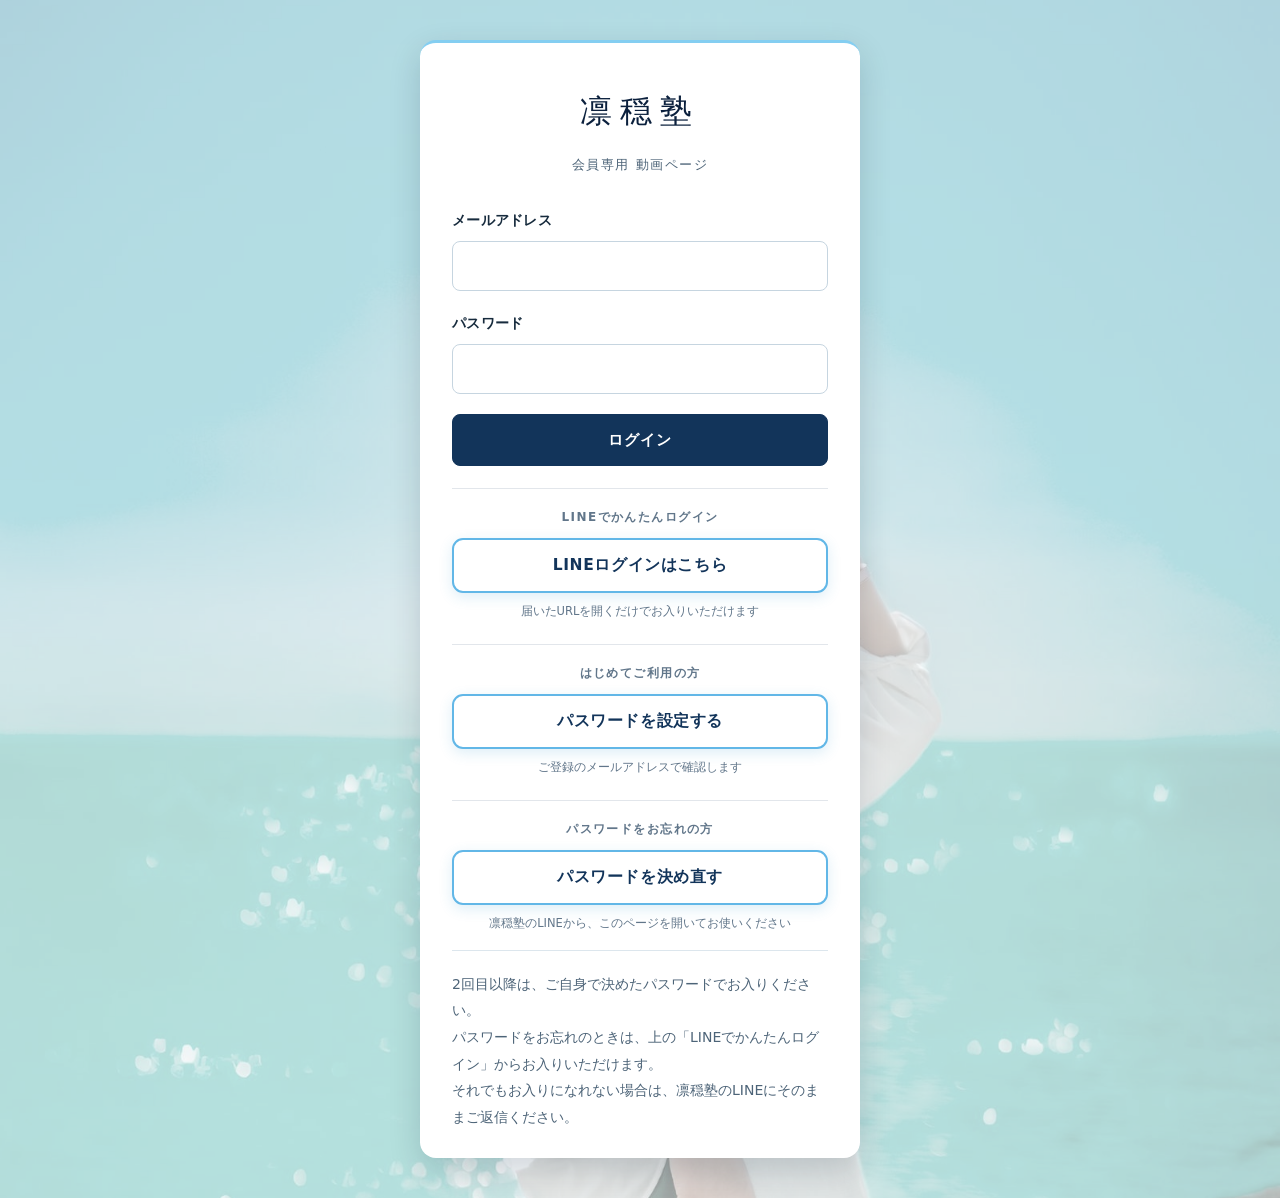
==== commit 4e57b2f9: "「受講生専用」を「会員専用」に変更（講義の購入者も同じ画面を使うため） ログイン画面・タブ名・manifest の説明文、マニュアルのタブ名と ログイン画面の写真3枚。  Co-Authored-By" ====
--- a/index.html
+++ b/index.html
@@ -11,12 +11,12 @@
 <meta name="apple-mobile-web-app-status-bar-style" content="black-translucent">
 <meta name="apple-mobile-web-app-title" content="凛穏塾">
 <meta name="theme-color" content="#07172c">
-<link rel="apple-touch-icon" href="icon-192.png?v=66">
-<link rel="icon" type="image/png" sizes="32x32" href="favicon-32.png?v=66">
-<link rel="icon" type="image/png" sizes="64x64" href="favicon-64.png?v=66">
-<link rel="icon" href="icon-192.png?v=66">
-<title>凛穏塾｜受講生専用 動画ページ</title>
-<link rel="stylesheet" href="css/style.css?v=66">
+<link rel="apple-touch-icon" href="icon-192.png?v=67">
+<link rel="icon" type="image/png" sizes="32x32" href="favicon-32.png?v=67">
+<link rel="icon" type="image/png" sizes="64x64" href="favicon-64.png?v=67">
+<link rel="icon" href="icon-192.png?v=67">
+<title>凛穏塾｜会員専用 動画ページ</title>
+<link rel="stylesheet" href="css/style.css?v=67">
 <script>
   /* 選ばれている配色を、画面が描かれる前にあてる（切り替わるちらつきを防ぐ） */
   try {
@@ -49,7 +49,7 @@
 <div id="splash" class="splash">
   <div class="splash__glow"></div>
   <div class="fall fall--splash" aria-hidden="true"><i></i><i></i><i></i><i></i><i></i><i></i><i></i><i></i><i></i><i></i></div>
-  <img class="splash__logo" src="assets/logo-app.png?v=66" alt="凛穏塾" width="480" height="480">
+  <img class="splash__logo" src="assets/logo-app.png?v=67" alt="凛穏塾" width="480" height="480">
 </div>
 <script>
 (function () {
@@ -72,7 +72,7 @@
 <div id="scLogin" class="login-wrap">
   <div class="login-card">
     <h1>凛穏塾</h1>
-    <div class="sub">受講生専用 動画ページ</div>
+    <div class="sub">会員専用 動画ページ</div>
     <form id="loginForm">
       <div class="field">
         <label for="email">メールアドレス</label>
@@ -237,10 +237,10 @@
 </div>
 
 <script src="https://player.vimeo.com/api/player.js"></script>
-<script src="js/config.js?v=66"></script>
-<script src="js/common.js?v=66"></script>
-<script src="js/season.js?v=66"></script>
-<script src="js/mock.js?v=66"></script>
-<script src="js/app.js?v=66"></script>
+<script src="js/config.js?v=67"></script>
+<script src="js/common.js?v=67"></script>
+<script src="js/season.js?v=67"></script>
+<script src="js/mock.js?v=67"></script>
+<script src="js/app.js?v=67"></script>
 </body>
 </html>
